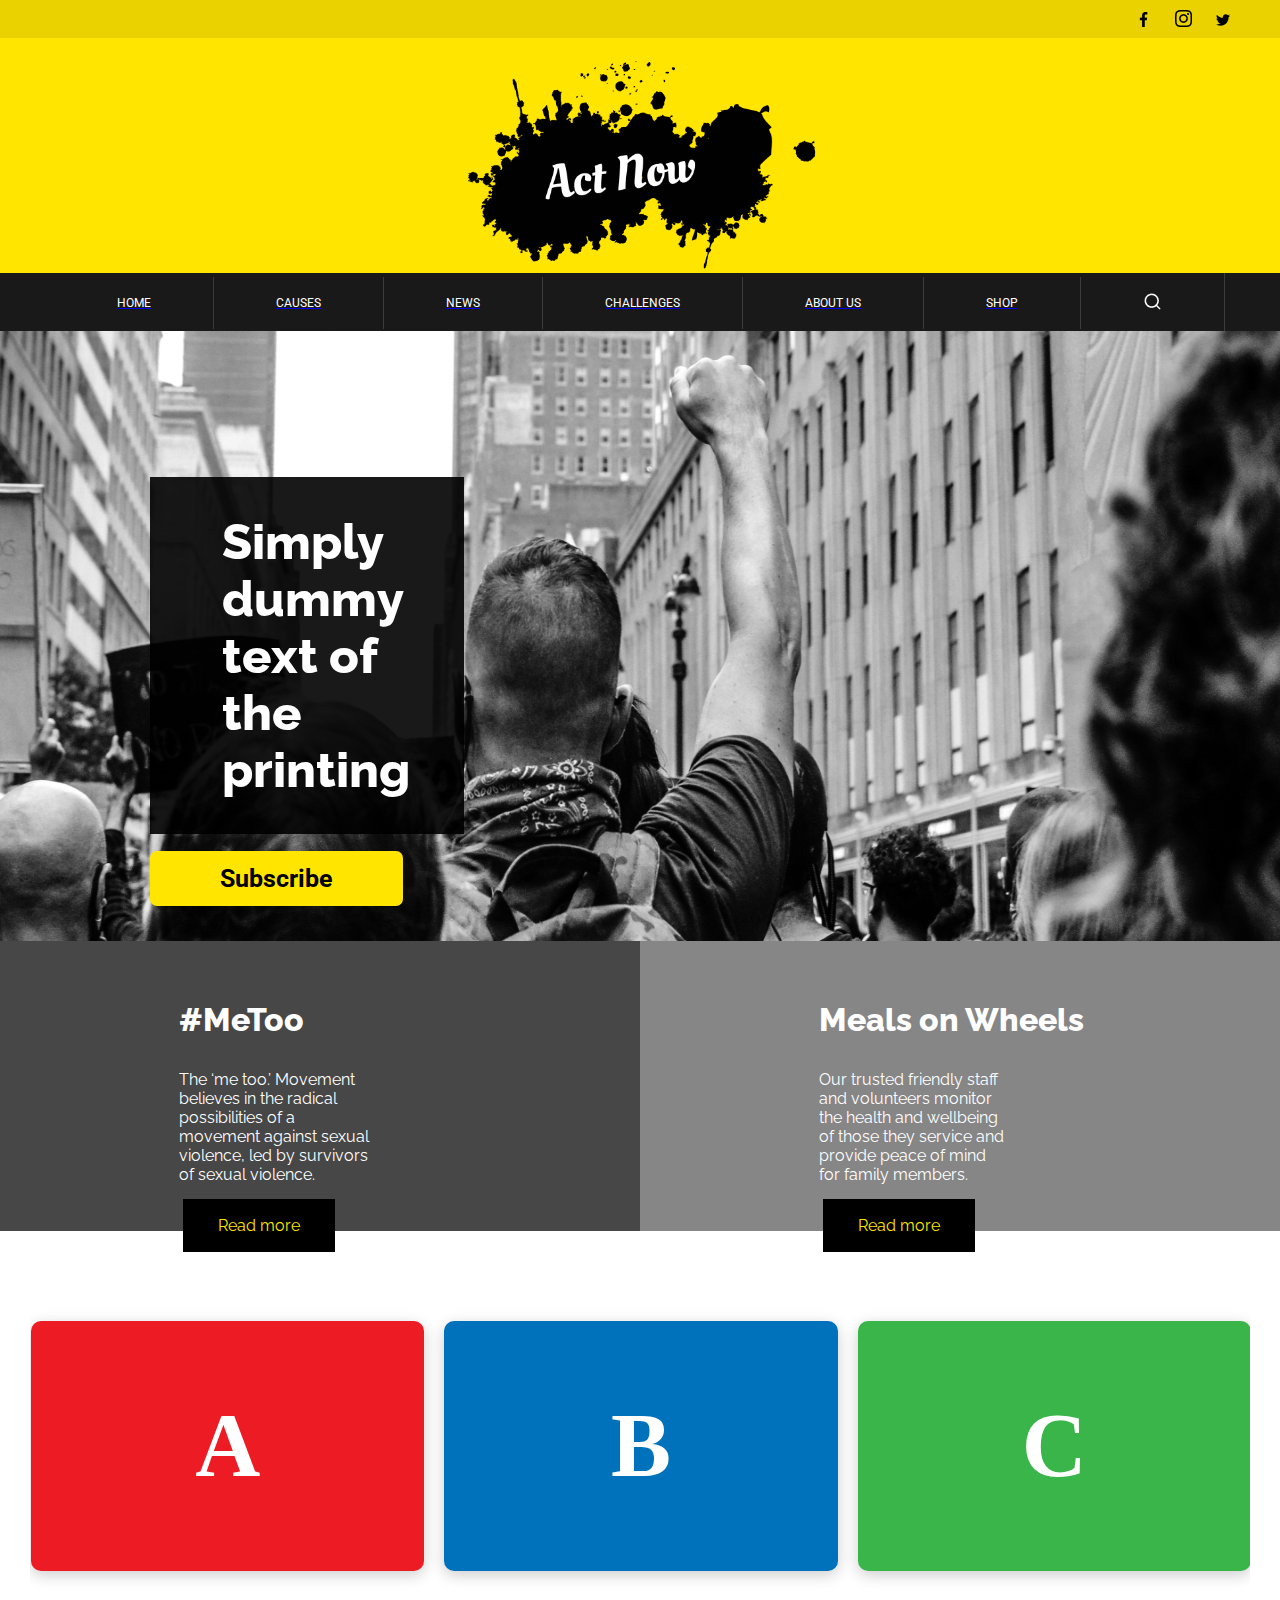
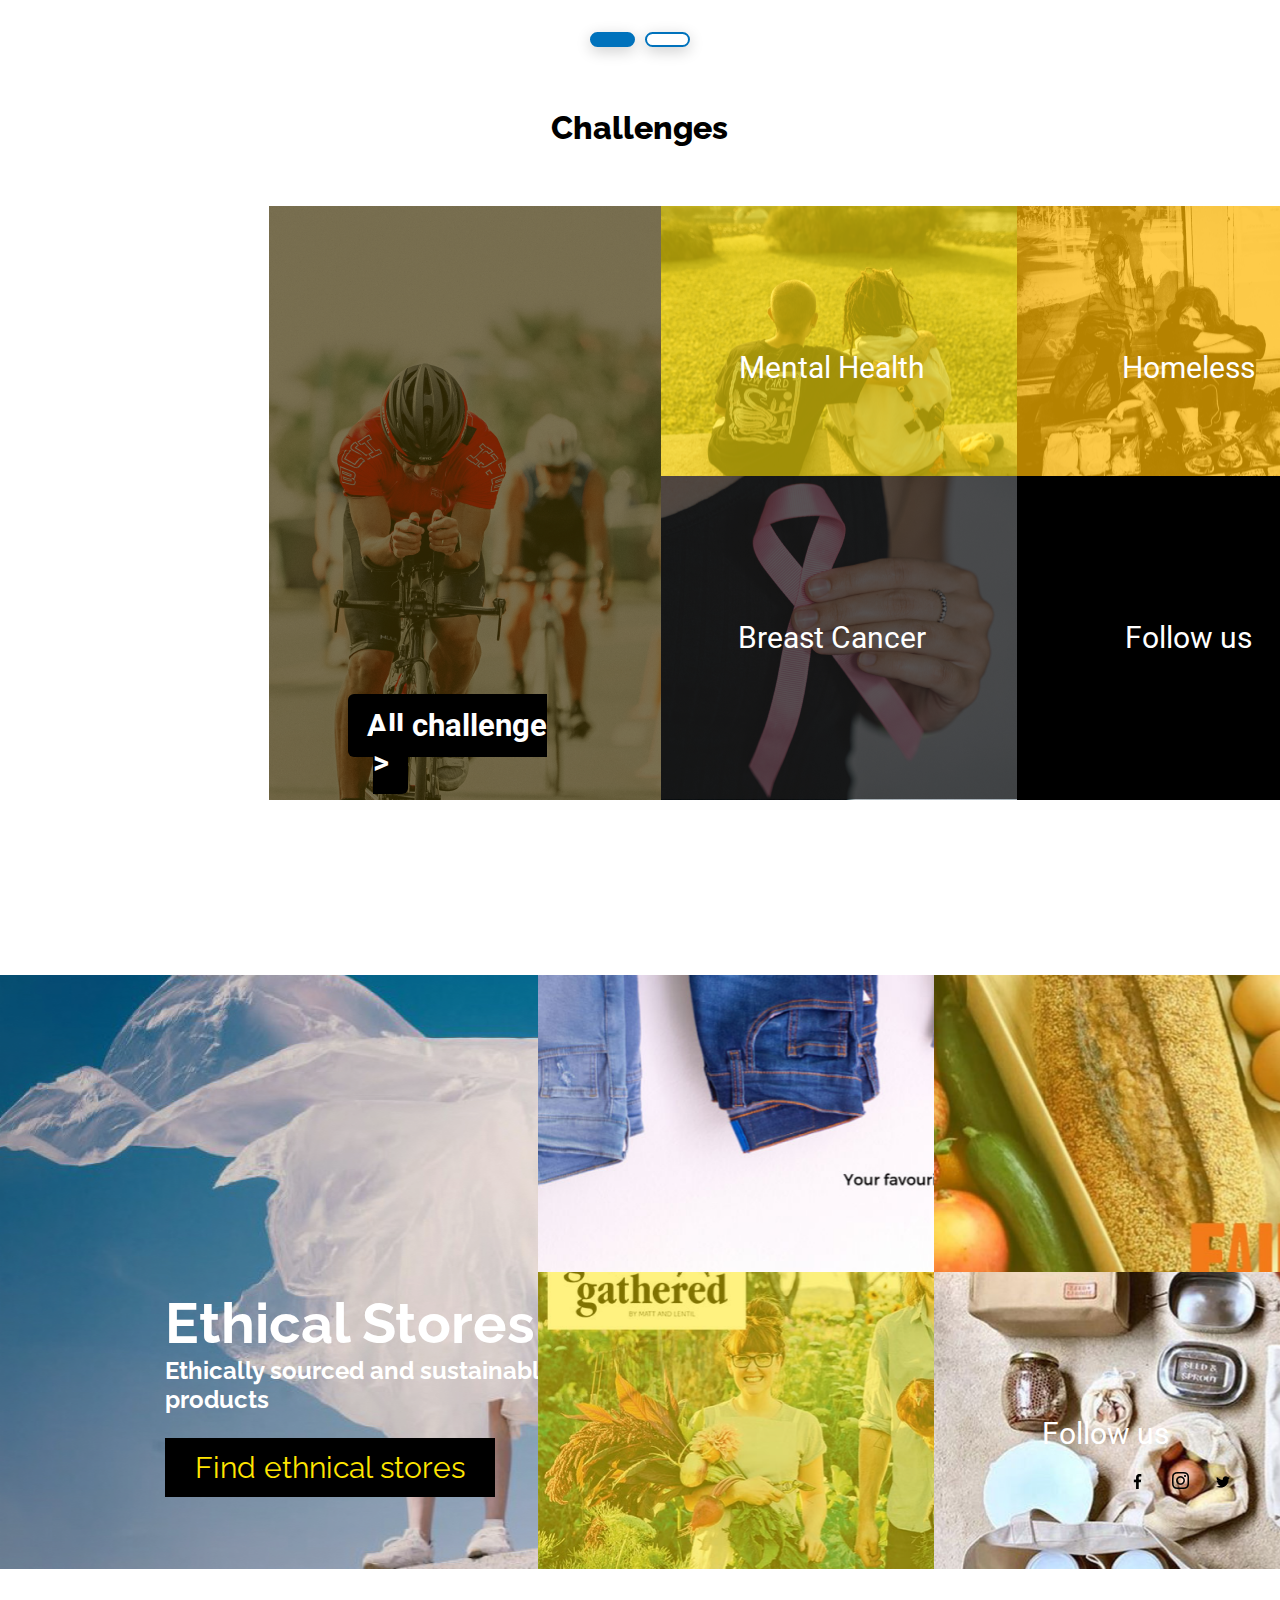
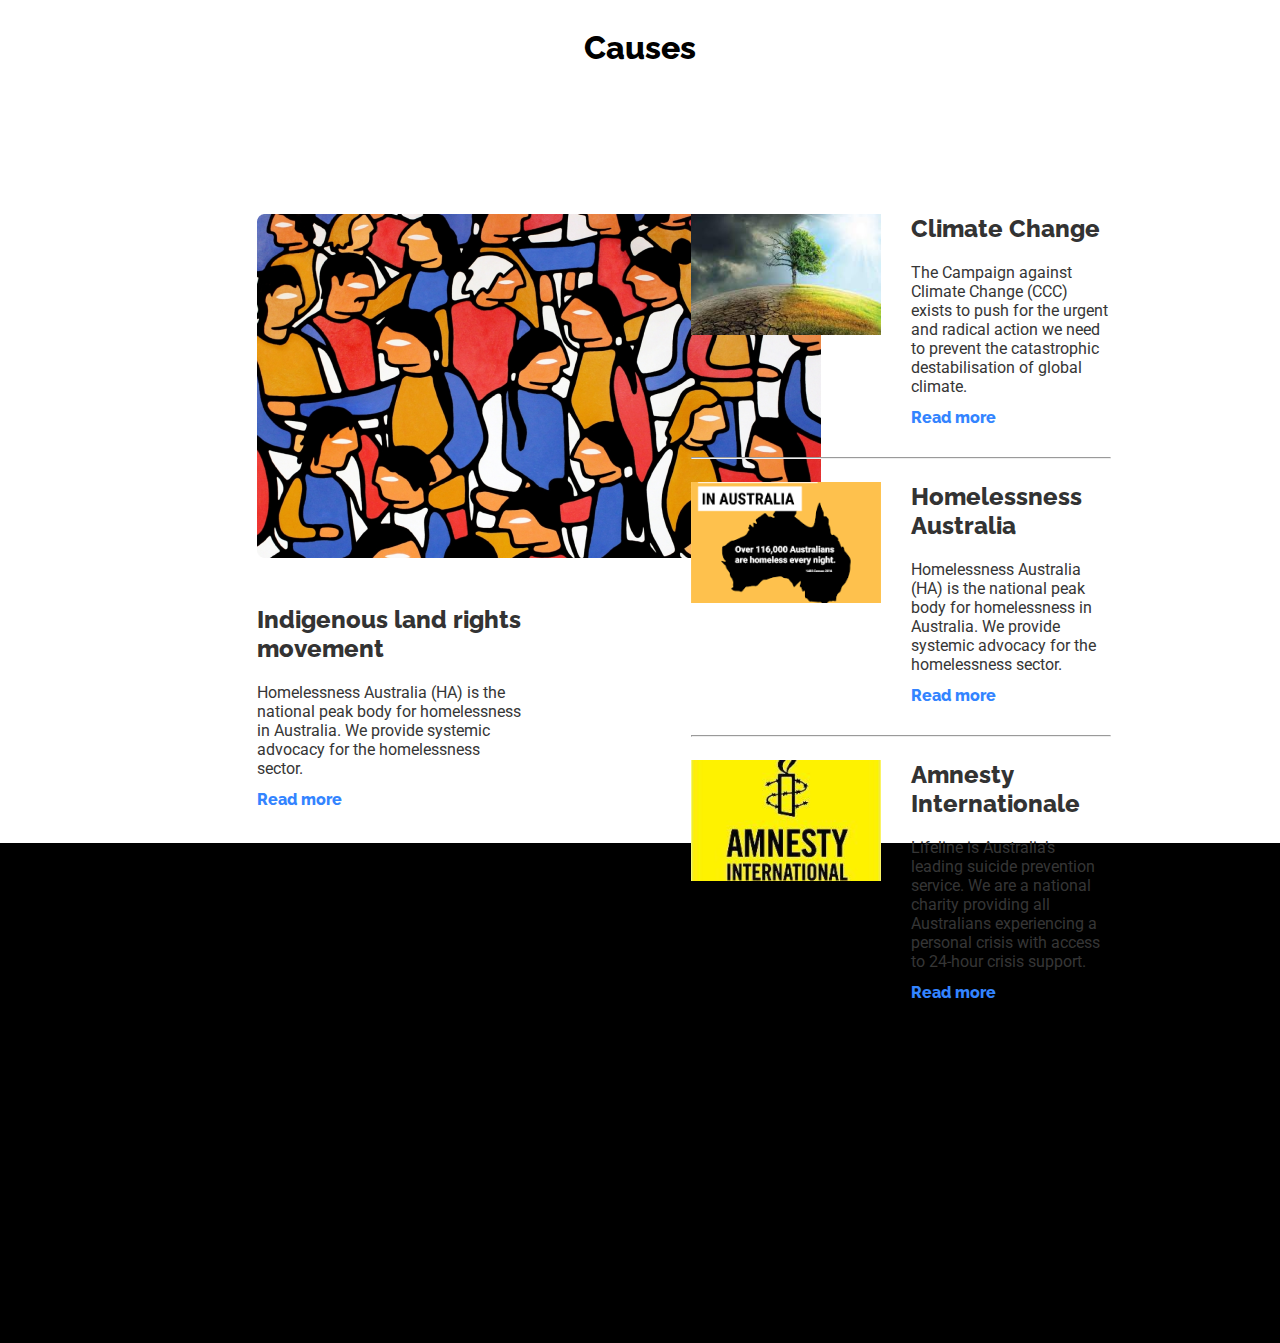
==== AboutMe.html @ 9c9fab93 "created about us page" ====
<!DOCTYPE html>
<html lang="en">
<head>
    <meta charset="UTF-8">
    <meta http-equiv="X-UA-Compatible" content="IE=edge">
    <meta name="viewport" content="width=device-width, initial-scale=1.0">
    <link rel="preconnect" href="https://fonts.gstatic.com">
    <link href="https://fonts.googleapis.com/css2?family=Roboto:wght@400;500;700&display=swap" rel="stylesheet">
    <link rel="preconnect" href="https://fonts.gstatic.com">
    <link href="https://fonts.googleapis.com/css2?family=Raleway:wght@700;800&display=swap" rel="stylesheet">
    <script src="https://code.jquery.com/jquery-3.5.1.js"></script>
    <script src="https://cdnjs.cloudflare.com/ajax/libs/OwlCarousel2/2.3.4/owl.carousel.min.js"></script>
    <link rel="stylesheet" href="https://cdnjs.cloudflare.com/ajax/libs/OwlCarousel2/2.3.4/assets/owl.carousel.min.css">
    <link rel="stylesheet" href="css/style.css">
    <link rel="stylesheet" href="css/carousel.css">
    
    <title>Act Now </title>
</head>
<body>

    <nav>
<!-- Social navigation bar -->
        <div class="social">

            <div class="social-content">

                <a href="#"><img src="images/facebook.png"></a>
                <a href="#"><img src="images/instagram.png"></a>
                <a href="#"><img src="images/twitter.png"></a>

            </div>

        </div>

    <div class="logo">

        
        <a href="index.html"><img src="images/logo.png"></a>
    </div>

    <div id="menu" class="menu">

            <ul>
                <a href="#"><li>HOME</li></a>
                <a href="#"><li>CAUSES</li></a>
                <a href="#"><li>NEWS</li></a>
                <a href="#"><li>CHALLENGES</li></a>
                <a href="#"><li>ABOUT US</li></a>
                <a class="active"  href="#"><li>SHOP</li></a>
                <a href="#"><li><img src="images/search.png"></li></a>
            </ul>


    </div>





    </nav>

    <div class="hero">

        <div class="text-hero">
            
            <h1>Simply dummy text of the printing</h1>
            <a href="#">Subscribe</a>
        
        </div>
        

        <img src="images/hero.png">
    </div>

        <div class="slides">

            

                <div class="slide-left"> 
                    
                <h2>#MeToo</h2>
                <p>The ‘me too.’ Movement believes in the radical possibilities of a movement against sexual violence, led by survivors of sexual violence.</p>
                <a href="#">Read more</a>
            
                </div>

                <div class="slide-right">

                <h2>Meals on Wheels</h2>
                <p>Our trusted friendly staff and volunteers monitor the health and wellbeing of those they service and provide peace of mind for family members.</p>
                <a href="#">Read more</a>

                </div>

           
         </div>

    <div class="wrapper">
        <div class="carousel owl-carousel">
          <div class="card card-1">A</div>
          <div class="card card-2">B</div>
          <div class="card card-3">C</div>
          <div class="card card-4">D</div>
          <div class="card card-5">E</div>
        </div>
      </div>



      <div class="challenges">

        <h2> Challenges </h2>

        <div class="chall-content">

            
                <div class="item1">
                 
                  <div class="bottom"><a href="#"> All challenge > </a></div>  
                                     
                
                </div>


                <div class="item2">
                    
                    <div class="bottom-short"> Mental Health </div>
                
                </div>
                <div class="item3">
                    
                    <div class="bottom-short"> Homeless </div>
                
                
                </div>  
                <div class="item4">
                    <div class="bottom-short"> Breast Cancer </div>
                </div>
                <div class="item5">
                    <div class="bottom-short"> Follow us </div>
                    <div class="social-content">

                        <a href="#"><img src="images/facebook.png"></a>
                        <a href="#"><img src="images/instagram.png"></a>
                        <a href="#"><img src="images/twitter.png"></a>
        
                    </div>
        
                </div>
            
        </div>

      </div>


      <div class="ethical">

            
        <div class="ethical1">
         
        <div class="bottom-ethical"> 

            <h2>Ethical Stores</h2>
            <h3>Ethically sourced and sustainable products</h3>
            <a href="">Find ethnical stores</a>
              
          </div>  
                             
        
        </div>


         <a href=""> <div class="ethical2">
            
            <div class="bottom-short">  </div>
            <div class="overlay">
            
             <div class="text">Secondhand Clothing</div>
            
        
        </div> </a>

    </div> 

        <a href=""> <div class="ethical3">
            
            <div class="bottom-short">  </div>
            <div class="overlay">
                <div class="text">Homeless</div>
                 </div></a>
        
        
        </div>  

        <div class="ethical4">
            <div class="bottom-short">  </div>
            <div class="overlay">
                <div class="text">Breast Cancer</div>
                 </div>
        
        </div>


        <div class="ethical5">
            <div class="bottom-short"> Follow us </div>
            <div class="social-content">

                <a href="#"><img src="images/facebook.png"></a>
                <a href="#"><img src="images/instagram.png"></a>
                <a href="#"><img src="images/twitter.png"></a>

            </div>

        </div>
    
      </div>

      <h2> Causes </h2>
      <div class="causes">

       

            <div class="cause-left">

                <div class="container">

                    <img src="images/indigenous.png">
                    <h2>Indigenous land rights movement</h2>
                    <p>Homelessness Australia (HA) is the national peak body for homelessness in Australia. We provide systemic advocacy for the homelessness sector.</p>
                    <a href="#">Read more</a>

                </div>

            </div>

            <div class="cause-right">

             
                    <div class="sub-right">
                        <div><img src="images/climate.png"></div>
                        <div class="sub-text"> 
                            <h3>Climate Change</h3>
                            <p>The Campaign against Climate Change (CCC) exists to push for the urgent and radical action we need to prevent the catastrophic destabilisation of global climate.</p>
                            <a href="#">Read more</a>
                            
                        </div>
                        

                    </div>
                    <hr>

                    <div class="sub-right">
                        <div><img src="images/homelessness.png"></div>
                        <div class="sub-text"> 
                            <h3>Homelessness Australia</h3>
                            <p>Homelessness Australia (HA) is the national peak body for homelessness in Australia. We provide systemic advocacy for the homelessness sector.</p>
                            <a href="#">Read more</a>
                            
                        </div>
                        

                    </div>
                    <hr>

                    <div class="sub-right">
                        <div><img src="images/amnesty.png"></div>
                        <div class="sub-text"> 
                            <h3>Amnesty Internationale</h3>
                            <p>Lifeline is Australia’s leading suicide prevention service. We are a national charity providing all Australians experiencing a personal crisis with access to 24-hour crisis support. </p>
                            <a href="#">Read more</a>
                            
                        </div>
                        

                    </div>
                   
                
                
            </div>


        

      </div>

      <footer>
            

      </footer>
  
    

     <script src="js/menu.js"></script>
     <script src="js/slides.js"></script>
  



   
   
    

        
    
</body>
</html>
---- css/style.css ----
* {
  margin: 0px;
  padding: 0px;
  box-sizing: border-box;
}

h2 {
  font-size: 32px;
  font-weight: 800;
  font-family: "Raleway", sans-serif;
  text-align: center;
  padding-top: 60px;
}

nav {
  width: 100%;
  margin: auto;
}

.container {
  width: 60%;
  margin: auto;
}

.social {
  background-color: #ead200;
  height: 38px;
  width: 100%;
}

.social-content {
  float: right;
  padding: 10px 40px;
}

.social-content a {
  padding: 10px;
}

.logo {
  background-color: #ffe500;
  height: 235px;
  width: 100%;
}

.logo a {
  display: flex;
  justify-content: center;
  margin-left: 161px;
}

.logo a img {
  width: 427px;
  margin-top: -40px;
}

.sticky {
  position: fixed;
  top: 0;
  width: 100%;
}

.menu {
  background-color: hsl(0, 0%, 0%, 0.9);
  height: 58px;
  z-index: 999;
}

.menu ul {
  display: flex;
  justify-content: center;
  align-items: center;
}

.menu li {
  padding: 19px 62px;
  color: white;
  font-family: "Roboto", sans-serif;
  text-decoration: none;
  text-decoration-line: none;
  text-decoration-style: solid;
  text-decoration-color: currentcolor;
  text-decoration-thickness: auto;
  list-style: none;
  border-right: 0.1px solid rgb(60, 60, 60);
  font-size: 12px;
}

.hero {
  height: 610px;
  width: 100%;
}

.hero img {
  width: 100%;
  height: 610px;
}

.text-hero {
  position: absolute;
  float: left;
  width: 48%;
  height: 500px;
  padding-top: 116px;
}

.text-hero h1 {
  padding: 36px 72px;
  background-color: hsl(0, 0%, 0%, 0.9);
  margin: 30px 150px;
  color: white;
  font-size: 49px;
  font-weight: 800;
  font-family: "Raleway", sans-serif;
}

.text-hero a {
  background-color: #ffe500;
  padding: 13px 70px;
  margin: auto 150px;
  font-family: "Roboto", sans-serif;
  font-size: 25px;
  font-weight: bold;
  text-decoration: none;
  color: black;
  border-radius: 7px;
}

.text-hero a:hover {
  background-color: #444444;
  color: #ffffff;
  transition-duration: 0.4s;
}

.slides {
  display: flex;
  justify-content: space-between;
  position: relative;
}

.slide-left {
  width: 50%;
  background-color: #474747;
  height: 290px;
  margin: auto;
}

.slide-right {
  width: 50%;
  background-color: #868686;
  height: 290px;
}

.slides h2 {
  color: white;
  font-size: 32px;
  font-weight: 800;
  font-family: "Raleway", sans-serif;
  text-align: left;
  padding-left: 179px;
}

.slides p {
  color: white;
  font-size: 16px;
  font-family: "Raleway", sans-serif;
  text-align: left;
  padding: 32px 179px;
  margin-right: 92px;
}

.slides a {
  margin: 183px;
  padding: 17px 35px;
  background-color: #000000;
  color: #ffe500;
  text-decoration: none;
  font-family: "Raleway", sans-serif;
}

.slides a:hover {
  margin: 183px;
  padding: 17px 35px;
  background-color: #ffe500;
  color: #000000;
  transition-duration: 0.4s;
}

/*challenges */

.challenges {
  text-align: center;
  width: 58%;
  display: block;
  margin: auto;
}

.challenges h2 {
  text-align: center;
  padding-bottom: 60px;
}

.item1 {
  grid-area: challenge;
  background-image: url(images/challenge.png);
  background-repeat: no-repeat;
  width: 392px;
}

.bottom {
  bottom: 0%;
  width: 300px;
  height: 324px;
  padding-top: 501px;
}

.bottom-short {
  width: 343px;
  padding-top: 144px;
}



.item1 a {
  background-color: #000000;
  padding: 13px 19px;
  margin: -27px 57px;
  font-family: "Roboto", sans-serif;
  font-size: 31px;
  font-weight: bold;
  text-decoration: none;
  color: rgb(255, 255, 255);
  border-radius: 6px;
  height: 323px;
}

.item2 {
  grid-area: mental;
  background-image: url(images/mental.png);
  background-repeat: no-repeat;
  width: 356px;
}
.item3 {
  grid-area: homeless;
  background-image: url(images/homeless.png);
  background-repeat: no-repeat;
  width: 356px;
}
.item4 {
  grid-area: cancer;
  background-image: url(images/cancer.png);
  background-repeat: no-repeat;
  width: 356px;
}
.item5 {
  grid-area: follow;
  background-color: black;
}

.chall-content {
  display: grid;
  grid-template-areas:
    "challenge mental homeless  "
    "challenge cancer follow";
  background-color: brown;
  height: 594px;
}

.chall-content > div {
  text-align: center;
  font-family: "Roboto", sans-serif;
  color: rgb(255, 255, 255);
  font-size: 30px;
}

/*Ethical stores*/


.bottom-ethical{
  width: 76%;
  height: 324px;
  
  margin-left: 64px;
  margin: 255px 165px;


}

.bottom-ethical h2{
  color: white;
  font-size: 56px;
  font-family: "Raleway", sans-serif;
  font-weight: bold;
  text-align: left;
}



.bottom-ethical h3{
  color: white;
  font-size: 24px;
  font-family: "Raleway", sans-serif;
  font-weight: bold;
  text-align: left;

}

.bottom-ethical a {
  margin: 24px auto;
  padding: 12px 30px;
  background-color: #000000;
  color: #ffe500;
  text-decoration: none;
  font-family: "Raleway", sans-serif;
  float: left;
}

.bottom-ethical a:hover {
  margin: 24px auto;
  padding: 12px 30px;
  background-color: #ffe500;
  color: #000000;
  text-decoration: none;
  font-family: "Raleway", sans-serif;
  float: left;
  transition-duration: 0.4s;
}


.ethical {
  display: grid;
  grid-template-areas:
    "ethically clothes food"
    "ethically grown shop";
  background-color: brown;
  height: 594px;
  width: 100%;
  margin-top: 175px;
  grid-template-rows: 50% 50%;
  grid-template-columns: 42% 31% 27%;
}

.ethical > div {
  text-align: center;
  font-family: "Roboto", sans-serif;
  color: rgb(255, 255, 255);
  font-size: 30px;
}

.erthical1 a {
  background-color: #000000;
  padding: 13px 19px;
  margin: -27px 57px;
  font-family: "Roboto", sans-serif;
  font-size: 31px;
  font-weight: bold;
  text-decoration: none;
  color: rgb(255, 255, 255);
  border-radius: 6px;
  height: 323px;
}

.ethical1 {
  grid-area: ethically;
  background-image: url(images/ethically.png);
  background-repeat: no-repeat;
  
}

.overlay {
  position: absolute;
  top: 0;
  bottom: 0;
  left: 0;
  right: 0;
  height: 100%;
  width: 100%;
  opacity: 0;
  transition: .5s ease;
  background-color: rgba(0, 0, 0, 0.7);
}

.ethical2 a{
  height: 100vh;
}

.ethical2:hover .overlay {
  opacity: 7;
}

.ethical3:hover .overlay {
  opacity: 7;
}

.ethical4:hover .overlay {
  opacity: 7;
}

.text {
  color: white;
  font-size: 26px;
  position: absolute;
  top: 50%;
  left: 50%;
  -webkit-transform: translate(-50%, -50%);
  -ms-transform: translate(-50%, -50%);
  transform: translate(-50%, -50%);
  text-align: center;
  font-family: "Raleway", sans-serif;
}

.ethical2 {
  grid-area: clothes;
  background-image: url(images/clothes.png);
  background-repeat: no-repeat;
  position: relative;
  

 
}
.ethical3 {
  grid-area: food;
  background-image: url(images/food.png);
  background-repeat: no-repeat;
  position: relative;
  
}
.ethical4 {
  grid-area: grown;
  background-image: url(images/grown.png);
  background-repeat: no-repeat;
  position: relative;

}
.ethical5 {
  grid-area: shop;
  background-image: url(images/shop.png);
  background-repeat: no-repeat;

  background-color: #000000;
}

/*Ethical end*/

/*causes*/

.causes {
  display: flex;
  justify-content: space-around;
  margin-top: 75px;
  width: 80%;
  margin: 125px auto;
  height: 462px;
}

.cause-left {
  width: 43%;
  height: 230px;
  text-align: left;
  padding-top: 23px;
}

.cause-left h2 {
  font-size: 24px;
  font-weight: 800;
  font-family: "Raleway", sans-serif;
  text-align: left;
  padding-top: 43px;
  color: #333333;
}

.cause-left p {
  font-size: 16px;
  font-family: "Roboto", sans-serif;
  margin-top: 20px;
  color: #363636;
  margin-bottom: 12px;
}

.cause-left a {
  font-size: 16px;
  font-weight: 800;
  font-family: "Raleway", sans-serif;
  color: #3384FF;
  text-align: left;
  text-decoration: none;
}

.cause-left a:hover {
  color: #0147af;
}

.cause-right {
  width: 41%;
  height: 334px;
}

.sub-right {
  display: flex;
  padding-top: 23px;
}

.sub-right img {
  padding-right: 30px;
}


.sub-right p{
  font-size: 16px;
  font-family: "Roboto", sans-serif;
  margin-top: 20px;
  color: #363636;
  margin-bottom: 12px;
}

.sub-right h3{
  font-size: 24px;
  font-weight: 800;
  font-family: "Raleway", sans-serif;
  text-align: left;
  color: #333333;
}

.sub-right a{

  font-size: 16px;
  font-weight: 800;
  font-family: "Raleway", sans-serif;
  color: #3384FF;
  text-align: left;
  text-decoration: none;
}

.sub-right a:hover {
  color: #0147af;
}

hr {
  margin-top: 30px;
  color: #eee;
}
footer {
  background-color: black;
  height: 500px;
  width: 100%;
  margin-top: 190px;
}
---- css/carousel.css ----
.wrapper {
  width: 100%;
  padding-top: 70px;
}
.carousel {
  max-width: 1500px;
  margin: auto;
  padding: 0 30px;
}
.carousel .card {
  color: #fff;
  text-align: center;
  margin: 20px 0;
  line-height: 250px;
  font-size: 90px;
  font-weight: 600;
  border-radius: 10px;
  box-shadow: 0px 4px 15px rgba(0, 0, 0, 0.2);
}
.carousel .card-1 {
  background: #ed1c24;
}
.carousel .card-2 {
  background: #0072bc;
}
.carousel .card-3 {
  background: #39b54a;
}
.carousel .card-4 {
  background: #f26522;
}
.carousel .card-5 {
  background: #630460;
}
.owl-dots {
  text-align: center;
  margin-top: 40px;
}
.owl-dot {
  height: 15px;
  width: 45px;
  margin: 0 5px;
  outline: none;
  border-radius: 14px;
  border: 2px solid #0072bc !important;
  box-shadow: 0px 4px 15px rgba(0, 0, 0, 0.2);
  transition: all 0.3s ease;
}
.owl-dot.active,
.owl-dot:hover {
  background: #0072bc !important;
}
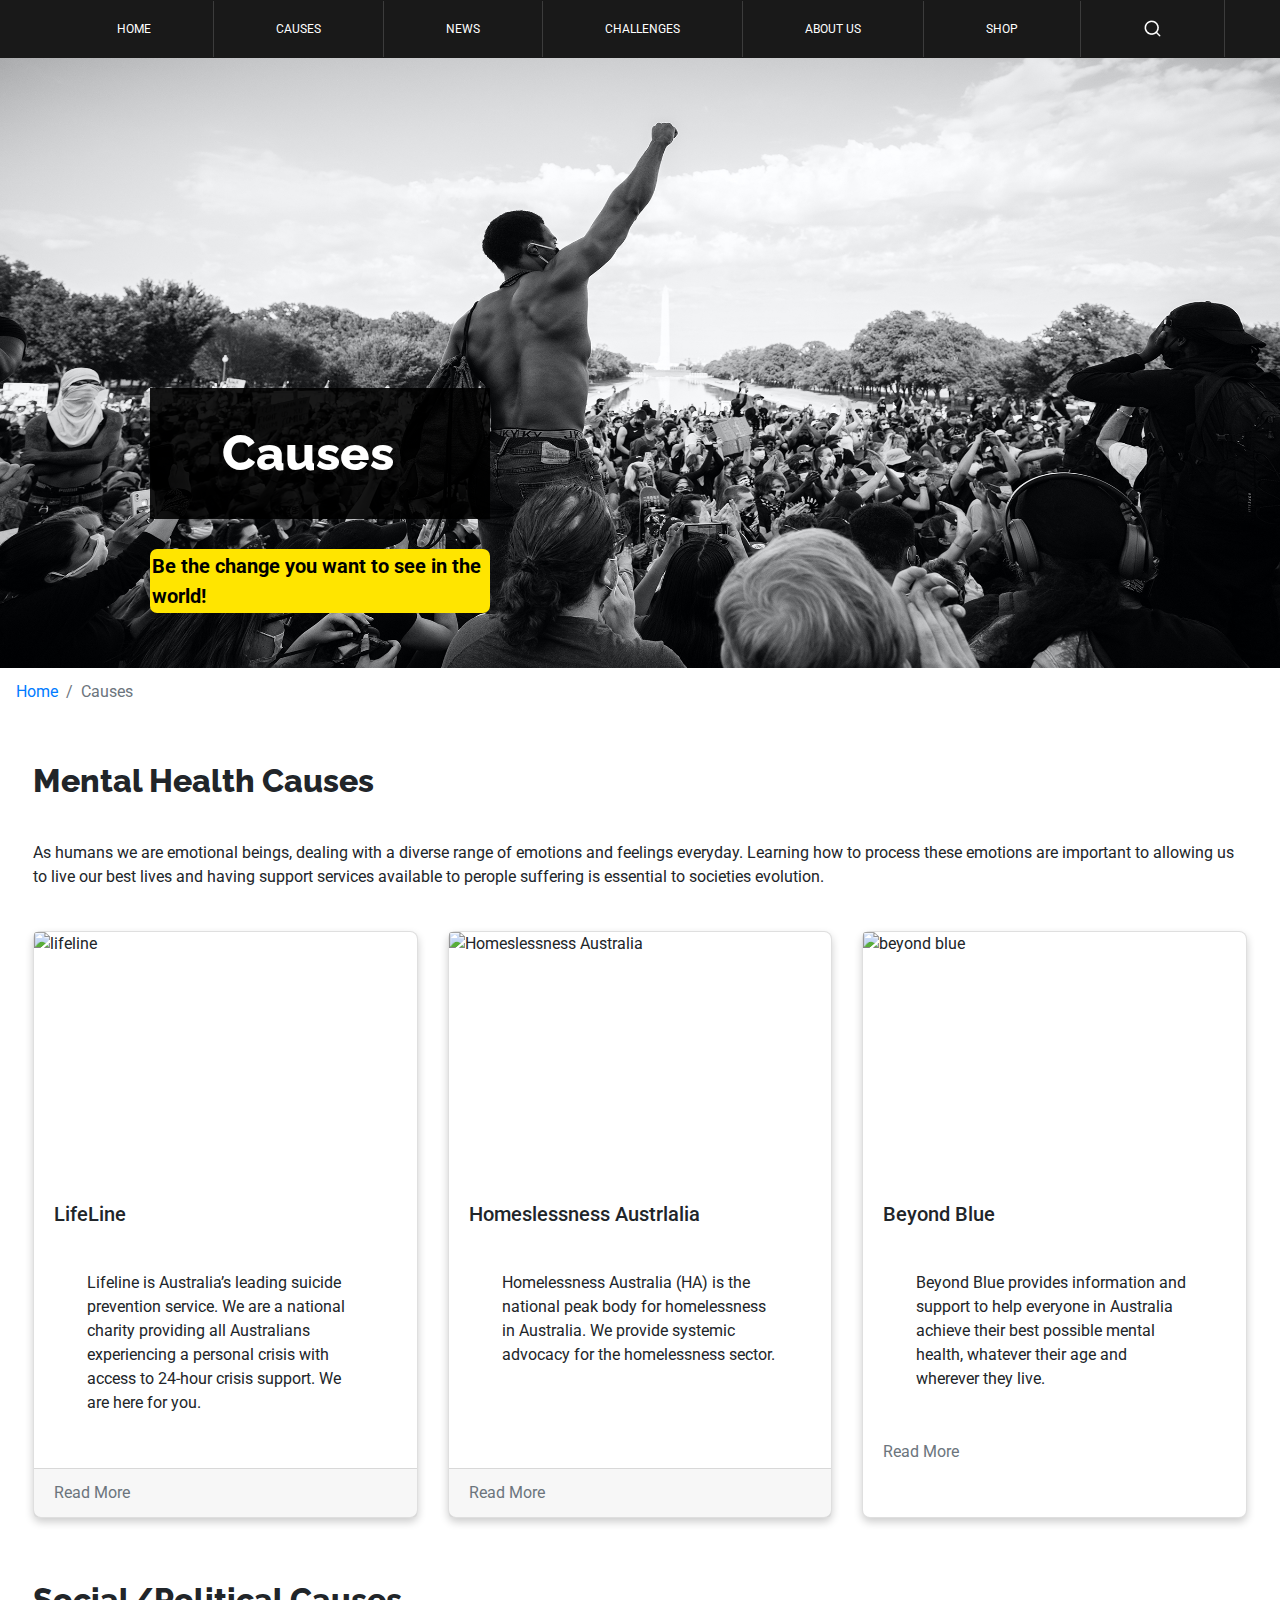
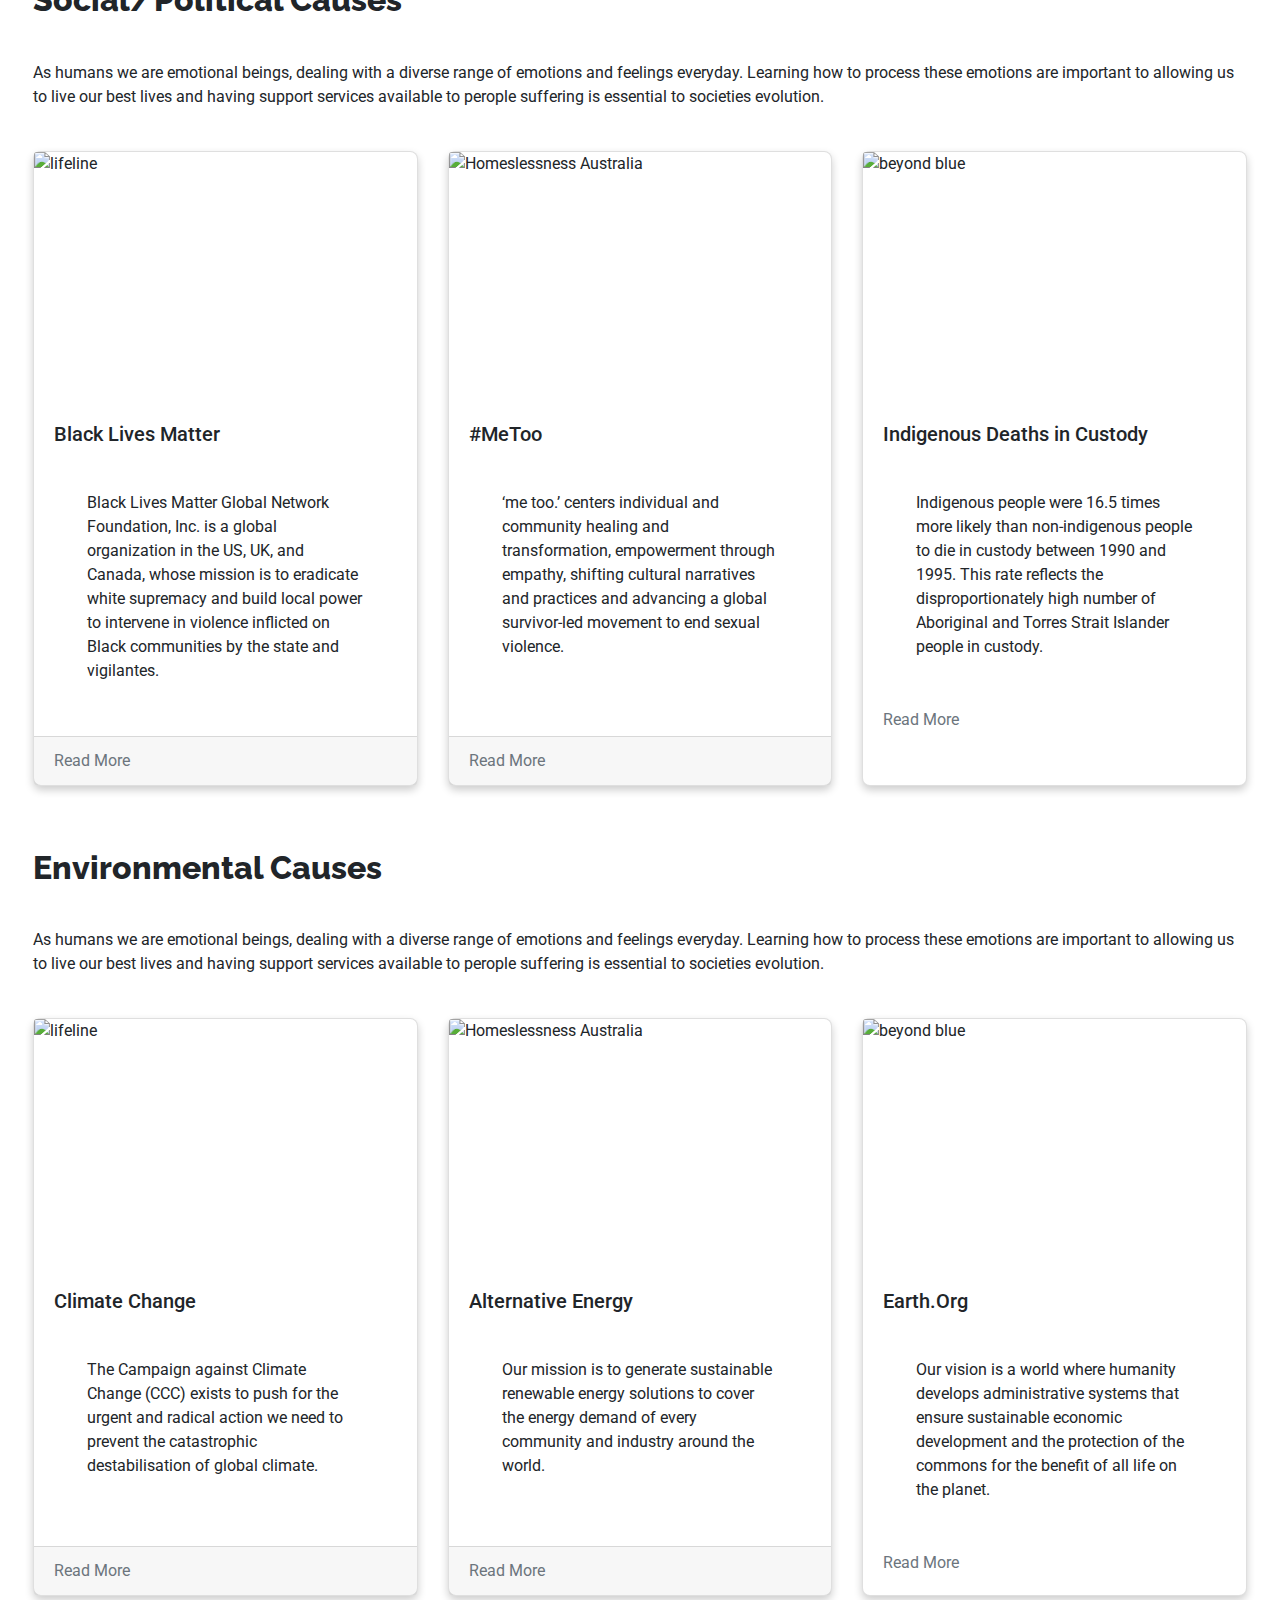
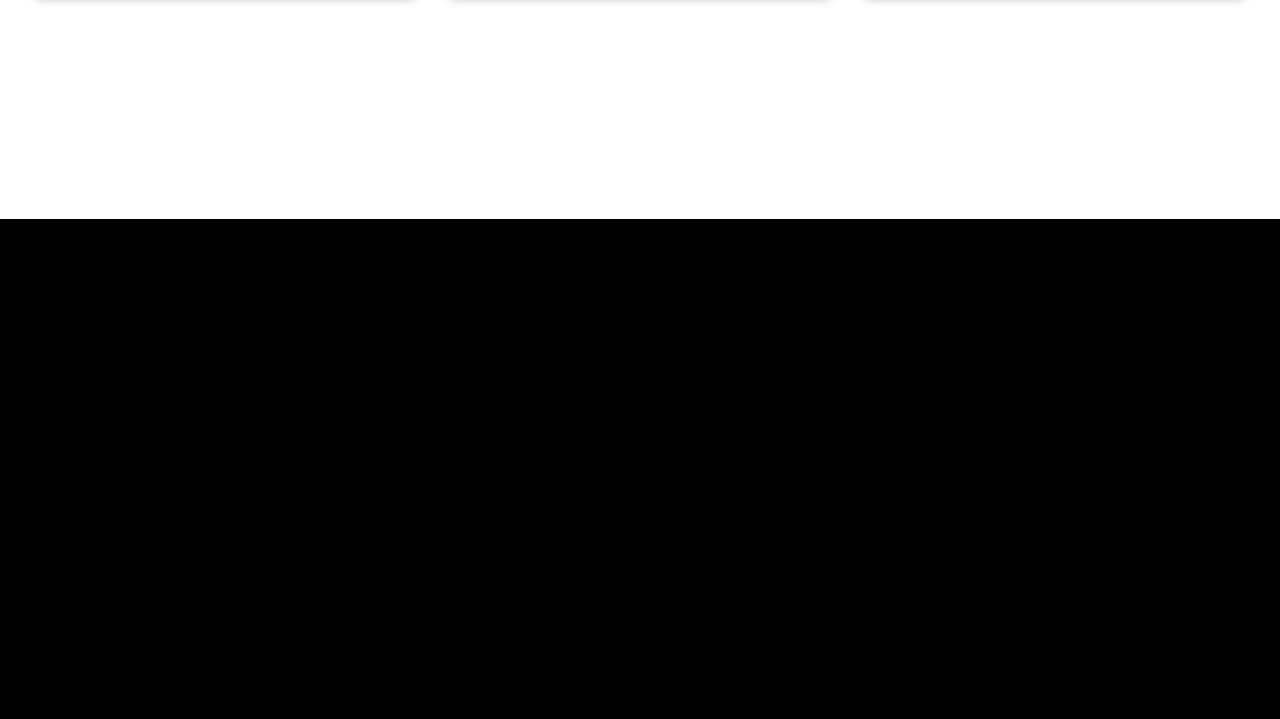
==== commit 9d1d1acf: "Causes page update" ====
--- a/AboutMe.html
+++ b/AboutMe.html
@@ -4,6 +4,7 @@
     <meta charset="UTF-8">
     <meta http-equiv="X-UA-Compatible" content="IE=edge">
     <meta name="viewport" content="width=device-width, initial-scale=1.0">
+    <link rel="stylesheet" href="https://stackpath.bootstrapcdn.com/bootstrap/4.3.1/css/bootstrap.min.css" integrity="sha384-ggOyR0iXCbMQv3Xipma34MD+dH/1fQ784/j6cY/iJTQUOhcWr7x9JvoRxT2MZw1T" crossorigin="anonymous">
     <link rel="preconnect" href="https://fonts.gstatic.com">
     <link href="https://fonts.googleapis.com/css2?family=Roboto:wght@400;500;700&display=swap" rel="stylesheet">
     <link rel="preconnect" href="https://fonts.gstatic.com">
@@ -13,30 +14,15 @@
     <link rel="stylesheet" href="https://cdnjs.cloudflare.com/ajax/libs/OwlCarousel2/2.3.4/assets/owl.carousel.min.css">
     <link rel="stylesheet" href="css/style.css">
     <link rel="stylesheet" href="css/carousel.css">
+    <link rel="stylesheet" href="css/causes.css">
     
-    <title>Act Now </title>
+    <title>Causes </title>
 </head>
 <body>
 
     <nav>
 <!-- Social navigation bar -->
-        <div class="social">
 
-            <div class="social-content">
-
-                <a href="#"><img src="images/facebook.png"></a>
-                <a href="#"><img src="images/instagram.png"></a>
-                <a href="#"><img src="images/twitter.png"></a>
-
-            </div>
-
-        </div>
-
-    <div class="logo">
-
-        
-        <a href="index.html"><img src="images/logo.png"></a>
-    </div>
 
     <div id="menu" class="menu">
 
@@ -52,235 +38,133 @@
 
 
     </div>
-
-
-
-
-
     </nav>
 
     <div class="hero">
 
         <div class="text-hero">
-            
-            <h1>Simply dummy text of the printing</h1>
-            <a href="#">Subscribe</a>
-        
+            <h1>Causes </h1 > 
+            <p> Be the change you want to see in the world!</p> 
         </div>
-        
-
-        <img src="images/hero.png">
+        <img src="images/peaceful hero.jpeg" width="" height="490">
     </div>
-
-        <div class="slides">
-
-            
-
-                <div class="slide-left"> 
-                    
-                <h2>#MeToo</h2>
-                <p>The ‘me too.’ Movement believes in the radical possibilities of a movement against sexual violence, led by survivors of sexual violence.</p>
-                <a href="#">Read more</a>
-            
-                </div>
-
-                <div class="slide-right">
-
-                <h2>Meals on Wheels</h2>
-                <p>Our trusted friendly staff and volunteers monitor the health and wellbeing of those they service and provide peace of mind for family members.</p>
-                <a href="#">Read more</a>
-
-                </div>
-
-           
-         </div>
-
-    <div class="wrapper">
-        <div class="carousel owl-carousel">
-          <div class="card card-1">A</div>
-          <div class="card card-2">B</div>
-          <div class="card card-3">C</div>
-          <div class="card card-4">D</div>
-          <div class="card card-5">E</div>
+ 
+      <nav aria-label="breadcrumb">
+        <ol class="breadcrumb">
+          <li class="breadcrumb-item"><a href="#">Home</a></li>
+          <li class="breadcrumb-item active" aria-current="page">Causes</li>
+        </ol>
+      </nav>
+    <!-- Content Cards-->  
+    <div class="mentalHealth"> 
+        <h2>Mental Health Causes</h2>
+        <p>As humans we are emotional beings, dealing with a diverse range of emotions and feelings everyday. Learning how to process these emotions are important to allowing us to live our best lives and having support services available to perople suffering is essential to societies evolution.</p>
+    </div>
+    <div class="card-deck">
+        <div class="card lifeLine">
+        <img src="../project3/images/lifeLine.png" class="card-img-top" alt="lifeline" height="250px" width="">
+          <div class="card-body">
+            <h5 class="card-title">LifeLine</h5>
+            <p class="card-text">Lifeline is Australia’s leading suicide prevention service. We are a national charity providing all Australians experiencing a personal crisis with access to 24-hour crisis support. We are here for you.</p>
+          </div>
+          <div class="card-footer">
+            <a class="text-muted">Read More</a>
+          </div>
+        </div>
+        <div class="card Homelessness">
+          <img src="../project3/images/homelessness square.png" class="card-img-top" alt="Homeslessness Australia" height="250px" >
+          <div class="card-body">
+            <h5 class="card-title">Homeslessness Austrlalia</h5>
+            <p class="card-text">Homelessness Australia (HA) is the national peak body for homelessness in Australia. We provide systemic advocacy for the homelessness sector.
+            </p>
+          </div>
+          <div class="card-footer">
+            <a class="text-muted">Read More</a>
+          </div>
+        </div>
+        <div class="card Beyond Blue">
+          <img src="../project3/images/beyond.png" class="card-img-top" alt="beyond blue" height="250px">
+          <div class="card-body">
+            <h5 class="card-title">Beyond Blue</h5>
+            <p class="card-text">Beyond Blue provides information and support to help everyone in Australia achieve their best possible mental health, whatever their age and wherever they live.</p>
+            <a class="text-muted">Read More</a>
+          </div>
+          
         </div>
       </div>
 
-
-
-      <div class="challenges">
-
-        <h2> Challenges </h2>
-
-        <div class="chall-content">
-
-            
-                <div class="item1">
-                 
-                  <div class="bottom"><a href="#"> All challenge > </a></div>  
-                                     
-                
-                </div>
-
-
-                <div class="item2">
-                    
-                    <div class="bottom-short"> Mental Health </div>
-                
-                </div>
-                <div class="item3">
-                    
-                    <div class="bottom-short"> Homeless </div>
-                
-                
-                </div>  
-                <div class="item4">
-                    <div class="bottom-short"> Breast Cancer </div>
-                </div>
-                <div class="item5">
-                    <div class="bottom-short"> Follow us </div>
-                    <div class="social-content">
-
-                        <a href="#"><img src="images/facebook.png"></a>
-                        <a href="#"><img src="images/instagram.png"></a>
-                        <a href="#"><img src="images/twitter.png"></a>
-        
-                    </div>
-        
-                </div>
-            
+      <!--social/political causes-->
+      <div class="socialPolitical"> 
+        <h2>Social/Political Causes</h2>
+        <p>As humans we are emotional beings, dealing with a diverse range of emotions and feelings everyday. Learning how to process these emotions are important to allowing us to live our best lives and having support services available to perople suffering is essential to societies evolution.</p>
+    </div>
+    <div class="card-deck">
+        <div class="card blm">
+        <img src="../project3/images/Black_Lives_Matter_logo.svg.png" class="card-img-top" alt="lifeline" height="250px" width="">
+          <div class="card-body">
+            <h5 class="card-title">Black Lives Matter</h5>
+            <p class="card-text">Black Lives Matter Global Network Foundation, Inc. is a global organization in the US, UK, and Canada, whose mission is to eradicate white supremacy and build local power to intervene in violence inflicted on Black communities by the state and vigilantes.</p>
+          </div>
+          <div class="card-footer">
+            <a class="text-muted">Read More</a>
+          </div>
         </div>
-
+        <div class="card MeToo">
+          <img src="../project3/images/meto.jpeg" class="card-img-top" alt="Homeslessness Australia" height="250px" >
+          <div class="card-body">
+            <h5 class="card-title">#MeToo</h5>
+            <p class="card-text">‘me too.’ centers individual and community healing and transformation, empowerment through empathy, shifting cultural narratives and practices and advancing a global survivor-led movement to end sexual violence.</p>
+          </div>
+          <div class="card-footer">
+            <a class="text-muted">Read More</a>
+          </div>
+        </div>
+        <div class="card deaths">
+          <img src="../project3/images/stopDeaths.png" class="card-img-top" alt="beyond blue" height="250px">
+          <div class="card-body">
+            <h5 class="card-title">Indigenous Deaths in Custody</h5>
+            <p class="card-text">Indigenous people were 16.5 times more likely than non-indigenous people to die in custody between 1990 and 1995. This rate reflects the disproportionately high number of Aboriginal and Torres Strait Islander people in custody.</p>
+            <a class="text-muted">Read More</a>
+          </div>
+          
+        </div>
       </div>
 
-
-      <div class="ethical">
-
-            
-        <div class="ethical1">
-         
-        <div class="bottom-ethical"> 
-
-            <h2>Ethical Stores</h2>
-            <h3>Ethically sourced and sustainable products</h3>
-            <a href="">Find ethnical stores</a>
-              
-          </div>  
-                             
-        
+<!--Environmental causes-->
+      <div class="environmentalCauses"> 
+        <h2>Environmental Causes</h2>
+        <p>As humans we are emotional beings, dealing with a diverse range of emotions and feelings everyday. Learning how to process these emotions are important to allowing us to live our best lives and having support services available to perople suffering is essential to societies evolution.</p>
+    </div>
+    <div class="card-deck">
+        <div class="card climateChange">
+        <img src="../project3/images/climate change.jpeg" class="card-img-top" alt="lifeline" height="250px" width="">
+          <div class="card-body">
+            <h5 class="card-title">Climate Change</h5>
+            <p class="card-text">The Campaign against Climate Change (CCC) exists to push for the urgent and radical action we need to prevent the catastrophic destabilisation of global climate.</p>
+          </div>
+          <div class="card-footer">
+            <a class="text-muted">Read More</a>
+          </div>
         </div>
-
-
-         <a href=""> <div class="ethical2">
-            
-            <div class="bottom-short">  </div>
-            <div class="overlay">
-            
-             <div class="text">Secondhand Clothing</div>
-            
-        
-        </div> </a>
-
-    </div> 
-
-        <a href=""> <div class="ethical3">
-            
-            <div class="bottom-short">  </div>
-            <div class="overlay">
-                <div class="text">Homeless</div>
-                 </div></a>
-        
-        
-        </div>  
-
-        <div class="ethical4">
-            <div class="bottom-short">  </div>
-            <div class="overlay">
-                <div class="text">Breast Cancer</div>
-                 </div>
-        
+        <div class="card altEnergy">
+          <img src="../project3/images/Alternate engery.jpeg" class="card-img-top" alt="Homeslessness Australia" height="250px" >
+          <div class="card-body">
+            <h5 class="card-title">Alternative Energy</h5>
+            <p class="card-text">Our mission is to generate sustainable renewable energy solutions to cover the energy demand of every community and industry around the world. </p>
+          </div>
+          <div class="card-footer">
+            <a class="text-muted">Read More</a>
+          </div>
         </div>
-
-
-        <div class="ethical5">
-            <div class="bottom-short"> Follow us </div>
-            <div class="social-content">
-
-                <a href="#"><img src="images/facebook.png"></a>
-                <a href="#"><img src="images/instagram.png"></a>
-                <a href="#"><img src="images/twitter.png"></a>
-
-            </div>
-
+        <div class="card earth">
+          <img src="../project3/images/earth.org.jpeg" class="card-img-top" alt="beyond blue" height="250px">
+          <div class="card-body">
+            <h5 class="card-title">Earth.Org</h5>
+            <p class="card-text">Our vision is a world where humanity develops administrative systems that ensure sustainable economic development and the protection of the commons for the benefit of all life on the planet.</p>
+            <a class="text-muted">Read More</a>
+          </div>
+          
         </div>
-    
-      </div>
-
-      <h2> Causes </h2>
-      <div class="causes">
-
-       
-
-            <div class="cause-left">
-
-                <div class="container">
-
-                    <img src="images/indigenous.png">
-                    <h2>Indigenous land rights movement</h2>
-                    <p>Homelessness Australia (HA) is the national peak body for homelessness in Australia. We provide systemic advocacy for the homelessness sector.</p>
-                    <a href="#">Read more</a>
-
-                </div>
-
-            </div>
-
-            <div class="cause-right">
-
-             
-                    <div class="sub-right">
-                        <div><img src="images/climate.png"></div>
-                        <div class="sub-text"> 
-                            <h3>Climate Change</h3>
-                            <p>The Campaign against Climate Change (CCC) exists to push for the urgent and radical action we need to prevent the catastrophic destabilisation of global climate.</p>
-                            <a href="#">Read more</a>
-                            
-                        </div>
-                        
-
-                    </div>
-                    <hr>
-
-                    <div class="sub-right">
-                        <div><img src="images/homelessness.png"></div>
-                        <div class="sub-text"> 
-                            <h3>Homelessness Australia</h3>
-                            <p>Homelessness Australia (HA) is the national peak body for homelessness in Australia. We provide systemic advocacy for the homelessness sector.</p>
-                            <a href="#">Read more</a>
-                            
-                        </div>
-                        
-
-                    </div>
-                    <hr>
-
-                    <div class="sub-right">
-                        <div><img src="images/amnesty.png"></div>
-                        <div class="sub-text"> 
-                            <h3>Amnesty Internationale</h3>
-                            <p>Lifeline is Australia’s leading suicide prevention service. We are a national charity providing all Australians experiencing a personal crisis with access to 24-hour crisis support. </p>
-                            <a href="#">Read more</a>
-                            
-                        </div>
-                        
-
-                    </div>
-                   
-                
-                
-            </div>
-
-
-        
-
       </div>
 
       <footer>
--- a/css/style.css
+++ b/css/style.css
@@ -93,12 +93,12 @@
 
 .hero img {
   width: 100%;
-  height: 610px;
+  height: 6100px;
 }
 
 .text-hero {
   position: absolute;
-  float: left;
+  float: left bottom;
   width: 48%;
   height: 500px;
   padding-top: 116px;
@@ -119,8 +119,7 @@
   padding: 13px 70px;
   margin: auto 150px;
   font-family: "Roboto", sans-serif;
-  font-size: 25px;
-  font-weight: bold;
+  font-size: 24px;
   text-decoration: none;
   color: black;
   border-radius: 7px;
--- a/css/causes.css
+++ b/css/causes.css
@@ -0,0 +1,173 @@
+* {
+    margin: 0px;
+    padding: 0px;
+    box-sizing: border-box;
+  }
+  
+  h2 {
+    font-size: 32px;
+    font-weight: 800;
+    font-family: "Raleway", sans-serif;
+    text-align: left;
+    padding-top: 30px;
+    padding-left: 33px;
+  }
+  p {
+      padding: 33px;
+      text-align: left;
+    
+  }
+  .mentalHealth p{
+      text-align: left;
+  }
+  nav {
+    width: 100%;
+    margin: auto;
+  }
+  
+  .container {
+    width: 60%;
+    margin: auto;
+  }
+  
+  .social {
+    background-color: #ead200;
+    height: 38px;
+    width: 100%;
+  }
+  
+  .social-content {
+    float: right;
+    padding: 10px 40px;
+  }
+  
+  .social-content a {
+    padding: 10px;
+  }
+  
+  .logo {
+    background-color: #ffe500;
+    height: 235px;
+    width: 100%;
+  }
+  
+  .logo a {
+    display: flex;
+    justify-content: center;
+    margin-left: 161px;
+  }
+  
+  .logo a img {
+    width: 427px;
+    margin-top: -40px;
+  }
+  
+  .sticky {
+    position: fixed;
+    top: 0;
+    width: 100%;
+  }
+  
+  .menu {
+    background-color: hsl(0, 0%, 0%, 0.9);
+    height: 58px;
+    z-index: 999;
+    width: 100%;
+  }
+  
+  .menu ul {
+    display: flex;
+    justify-content: center;
+    align-items: center;
+  }
+  
+  .menu li {
+    padding: 19px 62px;
+    color: white;
+    font-family: "Roboto", sans-serif;
+    text-decoration: none;
+    text-decoration-line: none;
+    text-decoration-style: solid;
+    text-decoration-color: currentcolor;
+    text-decoration-thickness: auto;
+    list-style: none;
+    border-right: 0.1px solid rgb(60, 60, 60);
+    font-size: 12px;
+  }
+  
+  .hero {
+    height: 610px;
+    width: 100%;
+  }
+  
+  .hero img {
+    width: 100%;
+    height: 610px;
+  }
+  
+  .text-hero {
+    position: absolute;
+    float: left;
+    width: 50%;
+    height: 500px;
+    padding-top: 300px;
+  }
+  
+  .text-hero h1 {
+    padding: 36px 72px;
+    background-color: hsl(0, 0%, 0%, 0.9);
+    margin: 30px 150px;
+    color: white;
+    font-size: 49px;
+    font-weight: 800;
+    font-family: "Raleway", sans-serif;
+  }
+  
+  .text-hero p {
+    background-color: #ffe500;
+    padding: 2px 2px;
+    margin: 30px 150px;
+    font-family: "Roboto", sans-serif;
+    font-size: 20px;
+    font-weight: bold;
+    text-decoration: none;
+    color: black;
+    border-radius: 7px;
+  }
+  .breadcrumb li{
+      color: black;
+  }
+  .breadcrumb {
+    background-color: white;
+  }
+  
+  .text-hero a:hover {
+    background-color: #444444;
+    color: #ffffff;
+    transition-duration: 0.4s;
+  }
+  
+  /*content cards*/
+  .card-deck {
+      padding: 33px;
+      display: flex;
+  }  
+  .card {
+      border-radius: 8px;
+      box-shadow: 0 4px 8px 0 rgba(0,0,0,0.2) ;
+      margin-top: -40px;
+  }
+  .lifeLine {
+      
+
+  }
+  
+  
+  
+  footer {
+    background-color: black;
+    height: 500px;
+    width: 100%;
+    margin-top: 190px;
+  }
+  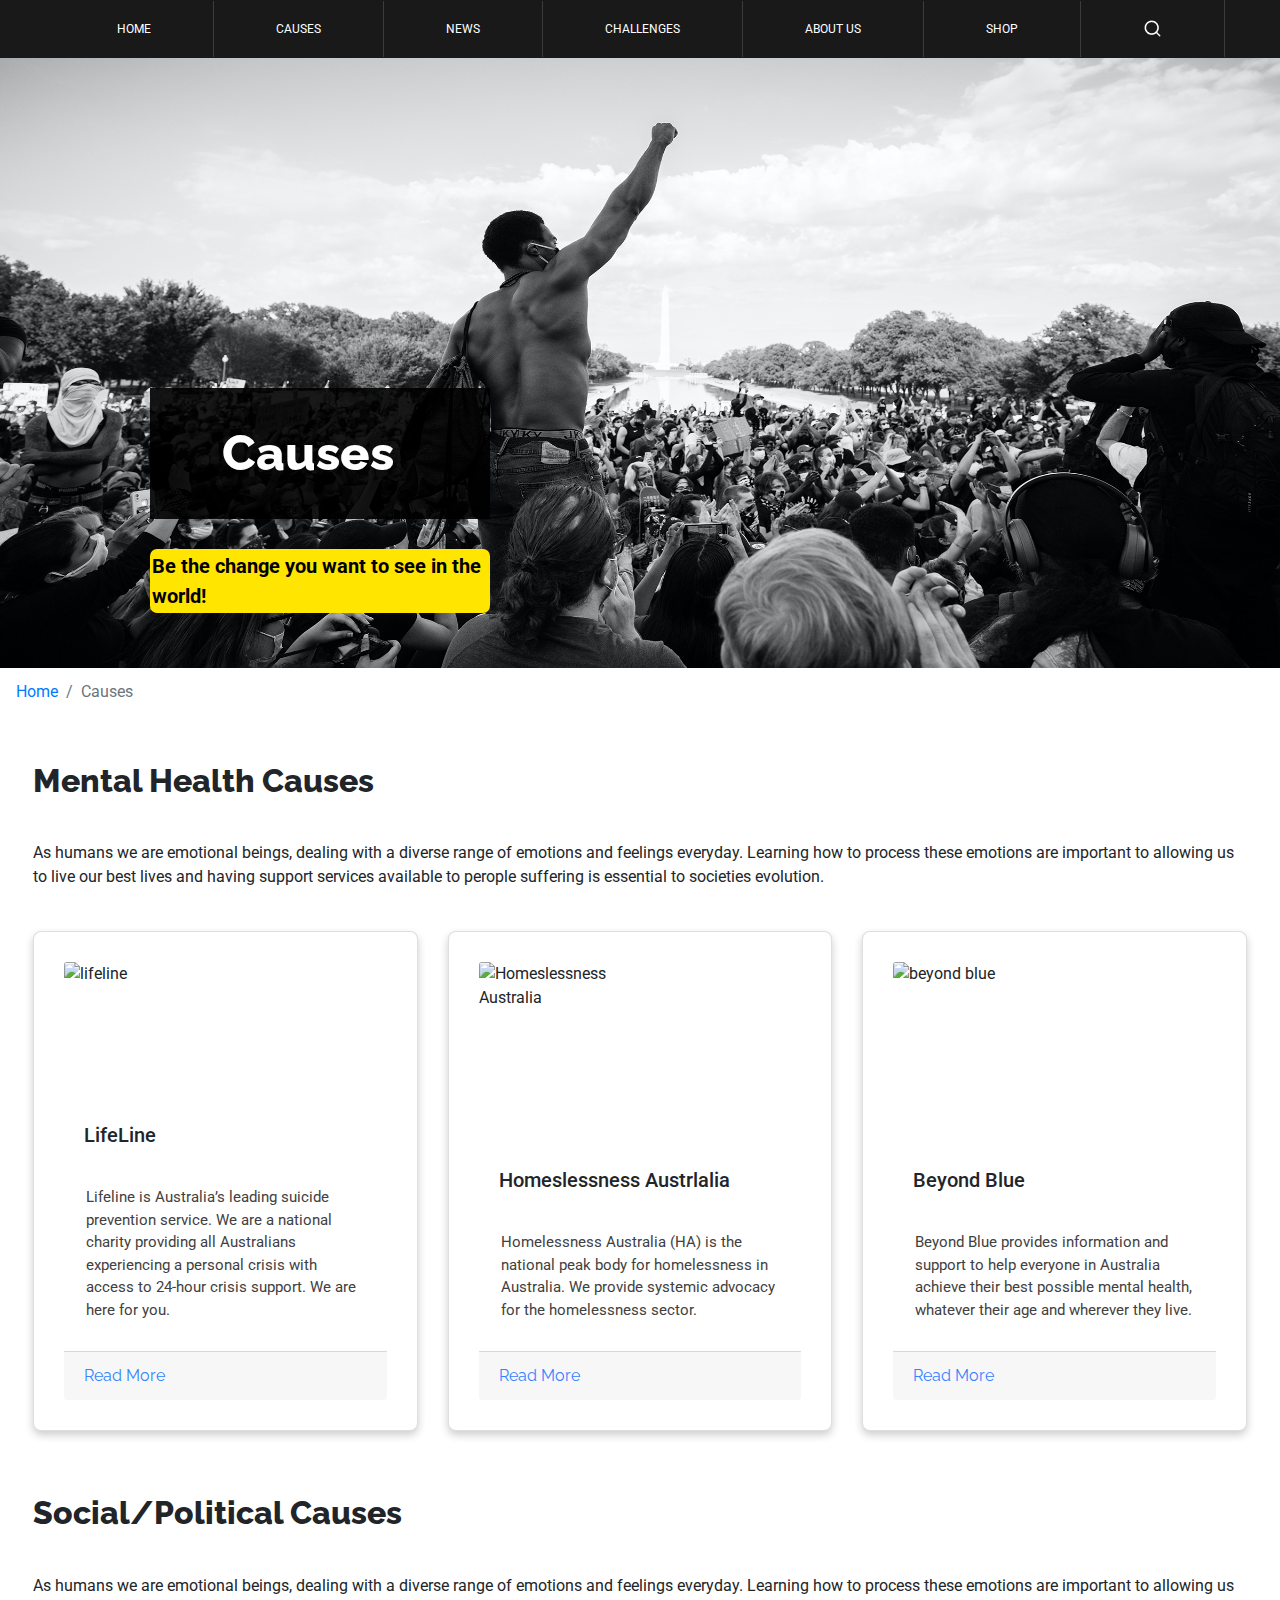
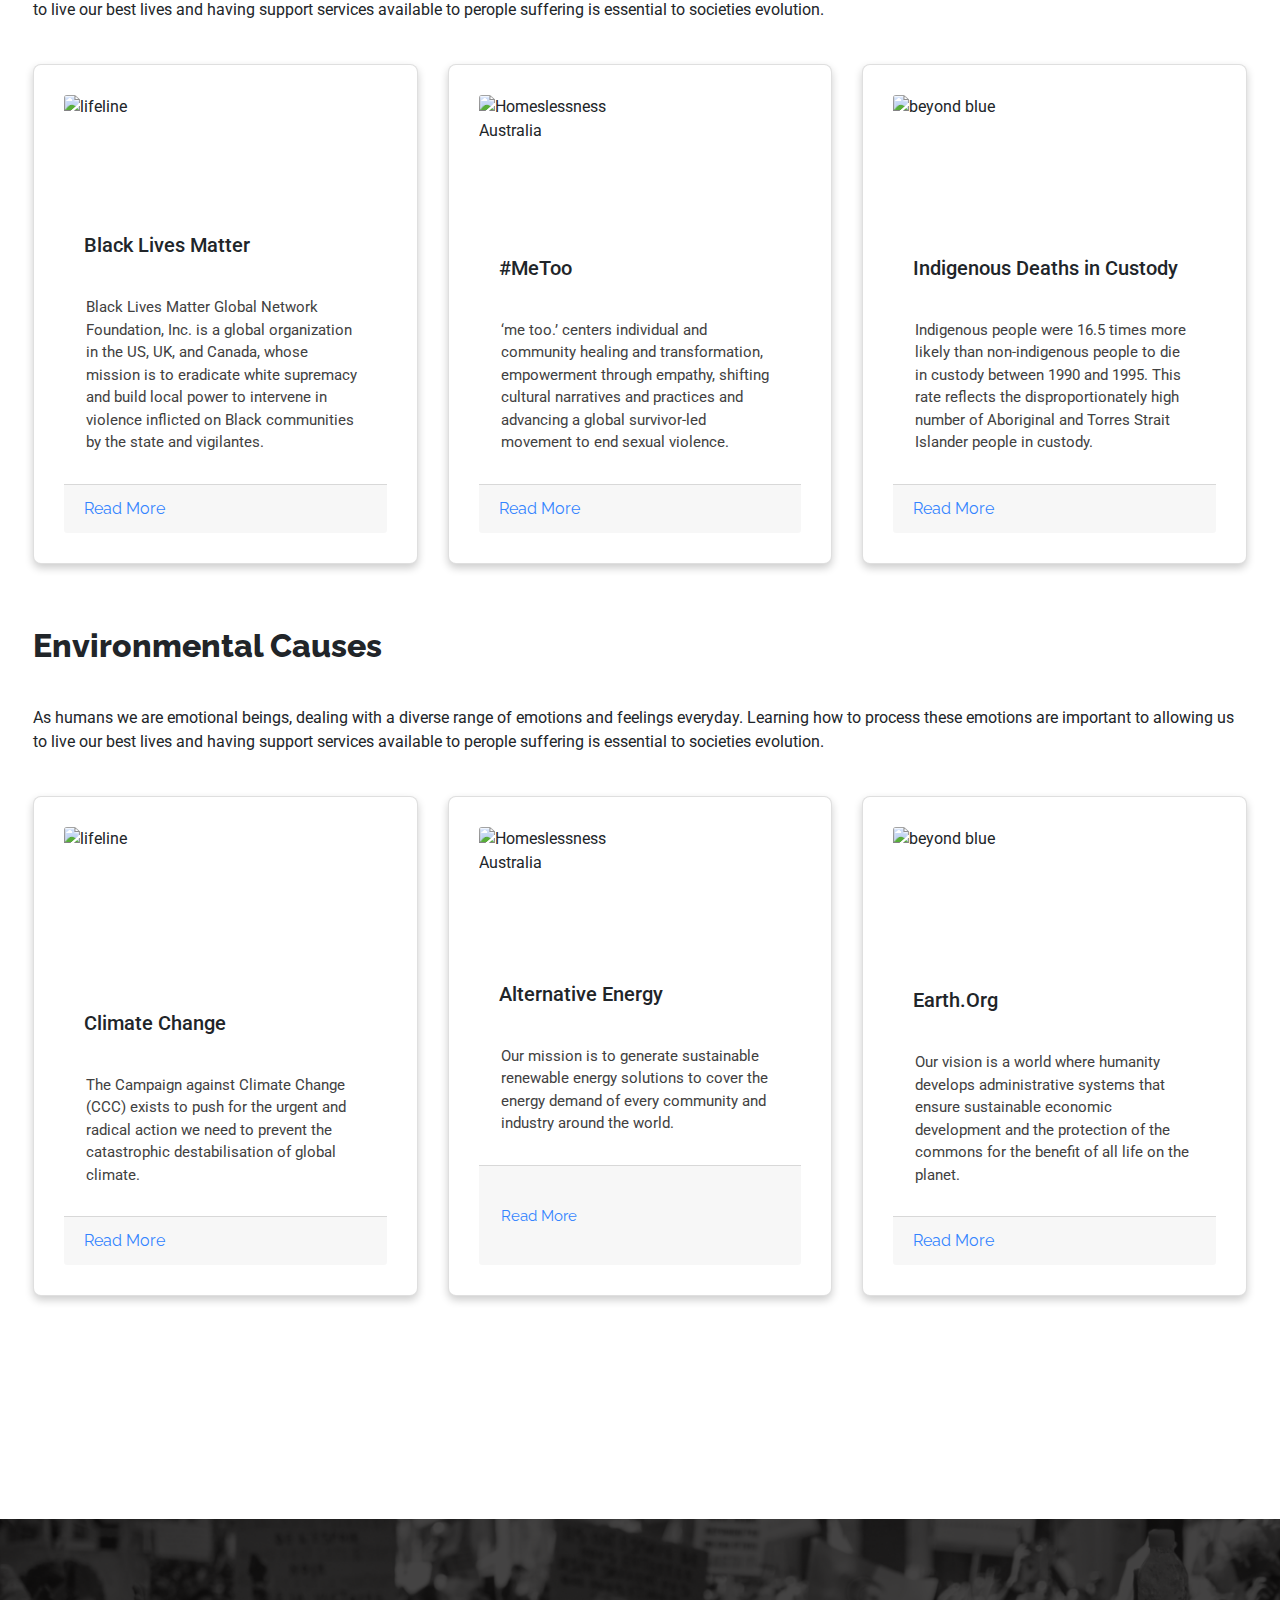
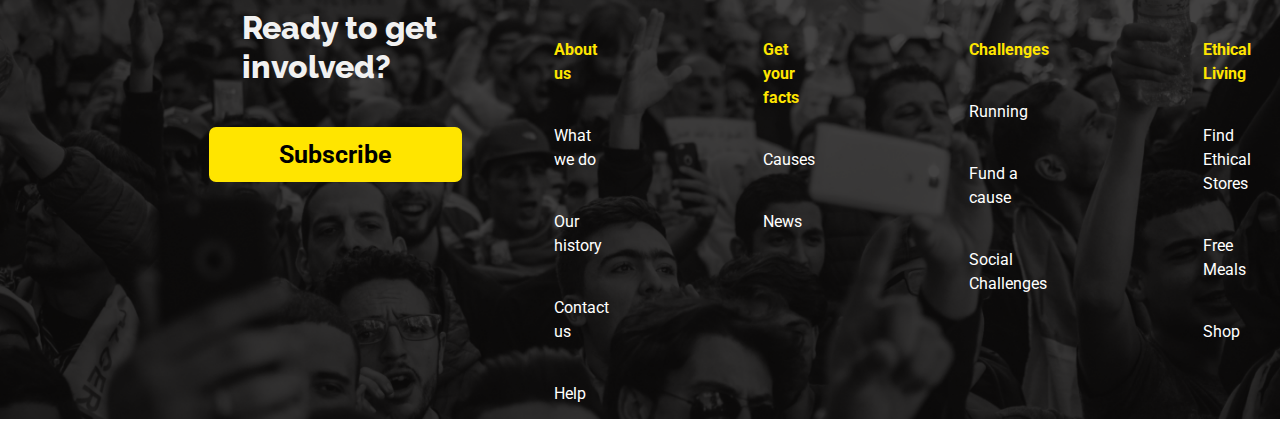
==== commit d9e151e7: "code update" ====
--- a/AboutMe.html
+++ b/AboutMe.html
@@ -68,28 +68,30 @@
             <p class="card-text">Lifeline is Australia’s leading suicide prevention service. We are a national charity providing all Australians experiencing a personal crisis with access to 24-hour crisis support. We are here for you.</p>
           </div>
           <div class="card-footer">
-            <a class="text-muted">Read More</a>
-          </div>
-        </div>
+            <a href="#" class="text-muted">Read More</a>
+          </div>
+        </div>
+
         <div class="card Homelessness">
           <img src="../project3/images/homelessness square.png" class="card-img-top" alt="Homeslessness Australia" height="250px" >
           <div class="card-body">
             <h5 class="card-title">Homeslessness Austrlalia</h5>
-            <p class="card-text">Homelessness Australia (HA) is the national peak body for homelessness in Australia. We provide systemic advocacy for the homelessness sector.
-            </p>
-          </div>
-          <div class="card-footer">
-            <a class="text-muted">Read More</a>
-          </div>
-        </div>
+            <p class="card-text">Homelessness Australia (HA) is the national peak body for homelessness in Australia. We provide systemic advocacy for the homelessness sector.</p>
+          </div>
+          <div class="card-footer">
+            <a href="#" class="text-muted">Read More</a>
+          </div>
+        </div>
+
         <div class="card Beyond Blue">
           <img src="../project3/images/beyond.png" class="card-img-top" alt="beyond blue" height="250px">
           <div class="card-body">
             <h5 class="card-title">Beyond Blue</h5>
             <p class="card-text">Beyond Blue provides information and support to help everyone in Australia achieve their best possible mental health, whatever their age and wherever they live.</p>
-            <a class="text-muted">Read More</a>
-          </div>
-          
+          </div>
+          <div class="card-footer">
+            <a href="#" class="text-muted">Read More</a>
+          </div>
         </div>
       </div>
 
@@ -98,6 +100,7 @@
         <h2>Social/Political Causes</h2>
         <p>As humans we are emotional beings, dealing with a diverse range of emotions and feelings everyday. Learning how to process these emotions are important to allowing us to live our best lives and having support services available to perople suffering is essential to societies evolution.</p>
     </div>
+
     <div class="card-deck">
         <div class="card blm">
         <img src="../project3/images/Black_Lives_Matter_logo.svg.png" class="card-img-top" alt="lifeline" height="250px" width="">
@@ -106,9 +109,10 @@
             <p class="card-text">Black Lives Matter Global Network Foundation, Inc. is a global organization in the US, UK, and Canada, whose mission is to eradicate white supremacy and build local power to intervene in violence inflicted on Black communities by the state and vigilantes.</p>
           </div>
           <div class="card-footer">
-            <a class="text-muted">Read More</a>
-          </div>
-        </div>
+            <a href="#" class="text-muted">Read More</a>
+          </div>
+        </div>
+
         <div class="card MeToo">
           <img src="../project3/images/meto.jpeg" class="card-img-top" alt="Homeslessness Australia" height="250px" >
           <div class="card-body">
@@ -116,17 +120,19 @@
             <p class="card-text">‘me too.’ centers individual and community healing and transformation, empowerment through empathy, shifting cultural narratives and practices and advancing a global survivor-led movement to end sexual violence.</p>
           </div>
           <div class="card-footer">
-            <a class="text-muted">Read More</a>
-          </div>
-        </div>
+            <a href="#" class="text-muted">Read More</a>
+          </div>
+        </div>
+
         <div class="card deaths">
           <img src="../project3/images/stopDeaths.png" class="card-img-top" alt="beyond blue" height="250px">
           <div class="card-body">
             <h5 class="card-title">Indigenous Deaths in Custody</h5>
             <p class="card-text">Indigenous people were 16.5 times more likely than non-indigenous people to die in custody between 1990 and 1995. This rate reflects the disproportionately high number of Aboriginal and Torres Strait Islander people in custody.</p>
-            <a class="text-muted">Read More</a>
-          </div>
-          
+          </div>
+          <div class="card-footer">
+            <a href="#" class="text-muted">Read More</a>
+          </div>
         </div>
       </div>
 
@@ -135,6 +141,7 @@
         <h2>Environmental Causes</h2>
         <p>As humans we are emotional beings, dealing with a diverse range of emotions and feelings everyday. Learning how to process these emotions are important to allowing us to live our best lives and having support services available to perople suffering is essential to societies evolution.</p>
     </div>
+
     <div class="card-deck">
         <div class="card climateChange">
         <img src="../project3/images/climate change.jpeg" class="card-img-top" alt="lifeline" height="250px" width="">
@@ -143,9 +150,10 @@
             <p class="card-text">The Campaign against Climate Change (CCC) exists to push for the urgent and radical action we need to prevent the catastrophic destabilisation of global climate.</p>
           </div>
           <div class="card-footer">
-            <a class="text-muted">Read More</a>
-          </div>
-        </div>
+            <a href="#" class="text-muted">Read More</a>
+          </div>
+        </div>
+
         <div class="card altEnergy">
           <img src="../project3/images/Alternate engery.jpeg" class="card-img-top" alt="Homeslessness Australia" height="250px" >
           <div class="card-body">
@@ -153,22 +161,93 @@
             <p class="card-text">Our mission is to generate sustainable renewable energy solutions to cover the energy demand of every community and industry around the world. </p>
           </div>
           <div class="card-footer">
-            <a class="text-muted">Read More</a>
-          </div>
-        </div>
+            <a class="text-muted"><p>Read More</a>
+          </div>
+        </div>
+
         <div class="card earth">
           <img src="../project3/images/earth.org.jpeg" class="card-img-top" alt="beyond blue" height="250px">
           <div class="card-body">
             <h5 class="card-title">Earth.Org</h5>
             <p class="card-text">Our vision is a world where humanity develops administrative systems that ensure sustainable economic development and the protection of the commons for the benefit of all life on the planet.</p>
-            <a class="text-muted">Read More</a>
-          </div>
-          
+          </div>
+          <div class="card-footer">
+            <a href="#" class="text-muted">Read More</a>
+          </div>          
         </div>
       </div>
 
+      <!--Footer-->
       <footer>
+        <div>
+            <div class="footer-content">
+             
+
+            <div class="col footer-btn">
+
+                <h2>Ready to get involved?</h2>
+                <a href="#" >Subscribe</a>
+            </div>
+            <div class="col">
+
+                <ul>
+
+                  <a href="#">  <li class="head">About us </li></a>
+                  <a href="#">  <li>What we do </li></a>
+                    <a href="#">    <li>Our history </li></a>
+                        <a href="#">    <li>Contact us </li></a>
+                            <a href="#">   <li>Help </li></a>
+                </ul>
+
+            </div>
+            <div class="col">
+
+                <ul>
+
+                    <a href="#">   <li class="head">Get your facts </li></a>
+                    <a href="#">    <li>Causes</li></a>
+                    <a href="#">    <li>News </li></a>
+                    
+                </ul>
+            </div>
+            <div class="col">
+                <ul>
+
+                    <a href="#">     <li class="head">Challenges </li></a>
+                    <a href="#">     <li>Running</li></a>
+                    <a href="#">     <li>Fund a cause </li></a>
+                    <a href="#">     <li>Social Challenges</li></a>
+                    
+                </ul>
+            </div>
+            <div class="col">
+                <ul>
+
+                    <a href="#">    <li class="head">Ethical Living </li></a>
+                    <a href="#">     <li>Find Ethical Stores</li></a>
+                    <a href="#">   <li>Free Meals </li></a>
+                    <a href="#">    <li>Shop</li></a>
+                    
+                </ul>
+            </div>
+            </div>
+
+           
+
+
+    </div>
+
+       
+        
             
+        <img src="images/footer.png">
+      </footer>
+  
+    
+
+     <script src="js/menu.js"></script>
+     <script src="js/slides.js"></script>
+
 
       </footer>
   
--- a/css/style.css
+++ b/css/style.css
@@ -17,6 +17,112 @@
   margin: auto;
 }
 
+/*Dropdown menu start*/
+
+.yellow{
+  background-color: #ead200;
+  
+  height: 58px;
+
+
+}
+
+.yellow a:hover{
+  background-color: #ead200;
+  
+  height: 58px;
+
+
+}
+
+.yellow h4{
+ 
+  color: #000000  !important;
+  font-family: "Roboto", sans-serif;
+  font-size: 13px;
+  
+
+
+}
+.navbar {
+  overflow: hidden;
+  width: 80%;
+  margin: auto;
+  height: 58px;
+}
+
+.navbar a {
+  float: left;
+  font-size: 13px;
+  color: white;
+  text-align: center;
+  padding: 19px 73px;
+  text-decoration: none;
+  color: white;
+  font-family: "Roboto", sans-serif;
+  border-right: 0.1px solid rgb(60, 60, 60);
+}
+
+.dropdown {
+  float: left;
+  overflow: hidden;
+}
+
+.dropdown .dropbtn {
+  font-size: 13px;  
+  border: none;
+  outline: none;
+  color: white;
+  padding: 19px 62px;
+  background-color: inherit;
+  font-family: inherit;
+  margin: 0;
+  font-family: "Roboto", sans-serif;
+  border-right: 0.1px solid rgb(60, 60, 60);
+  text-align: center;
+}
+
+.navbar a:hover, .dropdown:hover .dropbtn .yellow {
+  background-color: #424242;
+  height: 58px;
+}
+
+.dropdown-content {
+  display: none;
+  position: absolute;
+  background-color: #272727;
+  min-width: 183px;
+  box-shadow: 0px 8px 16px 0px rgba(0,0,0,0.2);
+  z-index: 1;
+ 
+  
+}
+
+.dropdown-content a {
+  float: none;
+  color: rgb(255, 255, 255);
+  padding: 12px 56px;
+  text-decoration: none;
+  display: block;
+  text-align: left;
+  height: 58px;
+  background-color: #000000;
+  font-size: 14 px;
+  padding-top: 20px;
+}
+
+.dropdown-content a:hover {
+  background-color: #ead200;
+  color: #000000;
+  
+}
+
+.dropdown:hover .dropdown-content {
+  display: block;
+}
+
+/*Dropdown menu end*/
+
 .container {
   width: 60%;
   margin: auto;
@@ -33,7 +139,15 @@
   padding: 10px 40px;
 }
 
+.social-content-w {
+  padding: 10px 40px;
+}
+
 .social-content a {
+  padding: 10px;
+}
+
+.social-content-w a {
   padding: 10px;
 }
 
@@ -93,12 +207,12 @@
 
 .hero img {
   width: 100%;
-  height: 6100px;
+  height: 610px;
 }
 
 .text-hero {
   position: absolute;
-  float: left bottom;
+  float: left;
   width: 48%;
   height: 500px;
   padding-top: 116px;
@@ -119,7 +233,8 @@
   padding: 13px 70px;
   margin: auto 150px;
   font-family: "Roboto", sans-serif;
-  font-size: 24px;
+  font-size: 25px;
+  font-weight: bold;
   text-decoration: none;
   color: black;
   border-radius: 7px;
@@ -131,6 +246,25 @@
   transition-duration: 0.4s;
 }
 
+.sub {
+  display: flex;
+  padding-top: 23px;
+  padding: 27px 134px;
+}
+
+.sub-t {
+  padding: 33px 61px;
+}
+
+.sub-t h3 {
+  font-size: 24px;
+  font-weight: 800;
+  font-family: "Raleway", sans-serif;
+  text-align: left;
+  color: #333333;
+  margin-top: -15px;
+}
+
 .slides {
   display: flex;
   justify-content: space-between;
@@ -139,14 +273,14 @@
 
 .slide-left {
   width: 50%;
-  background-color: #474747;
+  background-color: #f1f1f1;
   height: 290px;
   margin: auto;
 }
 
 .slide-right {
   width: 50%;
-  background-color: #868686;
+  background-color: #e9e9e9;
   height: 290px;
 }
 
@@ -160,16 +294,17 @@
 }
 
 .slides p {
-  color: white;
+  color: #393939;
   font-size: 16px;
   font-family: "Raleway", sans-serif;
   text-align: left;
-  padding: 32px 179px;
-  margin-right: 92px;
+  padding: 9px 3px;
+  margin-right: -19px;
+  margin-bottom: 36px;
 }
 
 .slides a {
-  margin: 183px;
+  margin: 1px;
   padding: 17px 35px;
   background-color: #000000;
   color: #ffe500;
@@ -178,7 +313,6 @@
 }
 
 .slides a:hover {
-  margin: 183px;
   padding: 17px 35px;
   background-color: #ffe500;
   color: #000000;
@@ -191,12 +325,12 @@
   text-align: center;
   width: 58%;
   display: block;
-  margin: auto;
+  margin: 160px auto;
 }
 
 .challenges h2 {
   text-align: center;
-  padding-bottom: 60px;
+  padding-bottom: 25px;
 }
 
 .item1 {
@@ -215,10 +349,9 @@
 
 .bottom-short {
   width: 343px;
-  padding-top: 144px;
-}
-
-
+  padding-top: 76px;
+  height: 324px;
+}
 
 .item1 a {
   background-color: #000000;
@@ -233,23 +366,60 @@
   height: 323px;
 }
 
+.item1 a {
+  background-color: #000000;
+  padding: 13px 30px;
+  margin: -27px 57px;
+  font-family: "Roboto", sans-serif;
+  font-size: 31px;
+  text-decoration: none;
+  color: rgb(255, 255, 255);
+  border-radius: 6px;
+  height: 323px;
+}
+
+.item1 a:hover {
+  background-color: #ffe500;
+  color: #000000;
+  transition-duration: 0.4s;
+}
+
 .item2 {
   grid-area: mental;
-  background-image: url(images/mental.png);
+  background-image: url(images/ocean.png);
   background-repeat: no-repeat;
   width: 356px;
-}
+  position: relative;
+}
+
+.item2 .item3 .item4 a {
+  height: 100vh;
+}
+
+.item2:hover .overlay {
+  opacity: 7;
+}
+
+.item3:hover .overlay {
+  opacity: 7;
+}
+.item4:hover .overlay {
+  opacity: 7;
+}
+
 .item3 {
   grid-area: homeless;
-  background-image: url(images/homeless.png);
+  background-image: url(images/charity.png);
   background-repeat: no-repeat;
   width: 356px;
+  position: relative;
 }
 .item4 {
   grid-area: cancer;
   background-image: url(images/cancer.png);
   background-repeat: no-repeat;
   width: 356px;
+  position: relative;
 }
 .item5 {
   grid-area: follow;
@@ -274,18 +444,15 @@
 
 /*Ethical stores*/
 
-
-.bottom-ethical{
+.bottom-ethical {
   width: 76%;
   height: 324px;
-  
+
   margin-left: 64px;
   margin: 255px 165px;
-
-
-}
-
-.bottom-ethical h2{
+}
+
+.bottom-ethical h2 {
   color: white;
   font-size: 56px;
   font-family: "Raleway", sans-serif;
@@ -293,15 +460,12 @@
   text-align: left;
 }
 
-
-
-.bottom-ethical h3{
+.bottom-ethical h3 {
   color: white;
   font-size: 24px;
   font-family: "Raleway", sans-serif;
   font-weight: bold;
   text-align: left;
-
 }
 
 .bottom-ethical a {
@@ -324,7 +488,6 @@
   float: left;
   transition-duration: 0.4s;
 }
-
 
 .ethical {
   display: grid;
@@ -363,7 +526,6 @@
   grid-area: ethically;
   background-image: url(images/ethically.png);
   background-repeat: no-repeat;
-  
 }
 
 .overlay {
@@ -375,11 +537,11 @@
   height: 100%;
   width: 100%;
   opacity: 0;
-  transition: .5s ease;
+  transition: 0.5s ease;
   background-color: rgba(0, 0, 0, 0.7);
 }
 
-.ethical2 a{
+.ethical2 a {
   height: 100vh;
 }
 
@@ -392,6 +554,10 @@
 }
 
 .ethical4:hover .overlay {
+  opacity: 7;
+}
+
+.ethical5:hover .overlay {
   opacity: 7;
 }
 
@@ -413,30 +579,24 @@
   background-image: url(images/clothes.png);
   background-repeat: no-repeat;
   position: relative;
-  
-
- 
 }
 .ethical3 {
   grid-area: food;
   background-image: url(images/food.png);
   background-repeat: no-repeat;
   position: relative;
-  
 }
 .ethical4 {
   grid-area: grown;
   background-image: url(images/grown.png);
   background-repeat: no-repeat;
   position: relative;
-
 }
 .ethical5 {
   grid-area: shop;
   background-image: url(images/shop.png);
   background-repeat: no-repeat;
-
-  background-color: #000000;
+  position: relative;
 }
 
 /*Ethical end*/
@@ -446,9 +606,9 @@
 .causes {
   display: flex;
   justify-content: space-around;
-  margin-top: 75px;
-  width: 80%;
-  margin: 125px auto;
+  margin-top: 95px;
+  width: 90%;
+  margin: 40px auto;
   height: 462px;
 }
 
@@ -480,7 +640,7 @@
   font-size: 16px;
   font-weight: 800;
   font-family: "Raleway", sans-serif;
-  color: #3384FF;
+  color: #3384ff;
   text-align: left;
   text-decoration: none;
 }
@@ -492,19 +652,21 @@
 .cause-right {
   width: 41%;
   height: 334px;
+  margin-right: 176px;
 }
 
 .sub-right {
   display: flex;
   padding-top: 23px;
+  margin-right: 46px;
+  
 }
 
 .sub-right img {
   padding-right: 30px;
 }
 
-
-.sub-right p{
+.sub-right p {
   font-size: 16px;
   font-family: "Roboto", sans-serif;
   margin-top: 20px;
@@ -512,7 +674,7 @@
   margin-bottom: 12px;
 }
 
-.sub-right h3{
+.sub-right h3 {
   font-size: 24px;
   font-weight: 800;
   font-family: "Raleway", sans-serif;
@@ -520,12 +682,11 @@
   color: #333333;
 }
 
-.sub-right a{
-
+.sub-right a {
   font-size: 16px;
   font-weight: 800;
   font-family: "Raleway", sans-serif;
-  color: #3384FF;
+  color: #3384ff;
   text-align: left;
   text-decoration: none;
 }
@@ -544,3 +705,71 @@
   width: 100%;
   margin-top: 190px;
 }
+
+footer img {
+  width: 100%;
+  height: 500px;
+}
+
+.footer-content {
+  position: absolute;
+  display: flex;
+  justify-content: space-around;
+  width: 80%;
+  margin: 60px 194px;
+}
+
+.footer-content h2 {
+  font-size: 32px;
+  font-weight: 800;
+  font-family: "Raleway", sans-serif;
+  color: #f1f1f1;
+  margin-bottom: 50px;
+}
+
+.footer-btn a {
+  background-color: #ffe500;
+  padding: 13px 70px;
+  font-family: "Roboto", sans-serif;
+  font-size: 25px;
+  font-weight: bold;
+  text-decoration: none;
+  color: black;
+  border-radius: 7px;
+}
+
+.footer-btn a:hover {
+  background-color: #444444;
+  color: #ffffff;
+  transition-duration: 0.4s;
+}
+
+.footer-content ul {
+  margin-top: 40px;
+}
+
+.footer-content li {
+  padding: 19px 62px;
+  color: white;
+  font-family: "Roboto", sans-serif;
+  text-decoration: none;
+  text-decoration-line: none;
+  list-style: none;
+  font-size: 16px;
+}
+
+.head {
+  color: #ffe500 !important;
+  font-weight: bold;
+}
+
+/*<! --      <div class="footer-social">
+
+            <div class="social-content">
+
+                <a href="#"><img src="images/facebook_w.png"></a>
+                <a href="#"><img src="images/instagram_w.png"></a>
+                <a href="#"><img src="images/twitter_w.png"></a>
+
+            </div>
+        </div> -->*/
--- a/css/carousel.css
+++ b/css/carousel.css
@@ -3,34 +3,77 @@
   padding-top: 70px;
 }
 .carousel {
-  max-width: 1500px;
+  max-width: 1300px;
   margin: auto;
   padding: 0 30px;
 }
 .carousel .card {
-  color: #fff;
+  color: rgb(34, 34, 34);
   text-align: center;
   margin: 20px 0;
-  line-height: 250px;
-  font-size: 90px;
+
+  font-size: 30px;
   font-weight: 600;
   border-radius: 10px;
-  box-shadow: 0px 4px 15px rgba(0, 0, 0, 0.2);
+  box-shadow: -6px 5px 10px rgba(99, 99, 99, 0.8);
+  padding: 16px;
+}
+
+.card {
+  height: 500px;
+  padding: 30px;
+}
+
+.card h2 {
+  font-size: 24px;
+  font-family: "Raleway", sans-serif;
+  padding-top: 40px !important;
+  text-align: left;
+  padding-left: 15px;
+  color: rgb(63, 63, 63);
+}
+
+.card p {
+  font-size: 15px;
+  font-family: "Roboto", sans-serif;
+  padding-top: 27px !important;
+  text-align: left;
+  padding: 15px;
+  color: rgb(65, 65, 65);
+}
+
+.card-container a {
+  font-size: 16px;
+  font-weight: 800;
+  font-family: "Raleway", sans-serif;
+  color: #3384ff;
+  text-decoration: none;
+  float: left;
+  padding: 24px 15px;
+}
+
+.card img {
+  width: 60%;
 }
 .carousel .card-1 {
-  background: #ed1c24;
+  background: #ffffff;
+  width: 80%;
 }
 .carousel .card-2 {
-  background: #0072bc;
+  background: #ffffff;
+  width: 80%;
 }
 .carousel .card-3 {
-  background: #39b54a;
+  background: #ffffff;
+  width: 80%;
 }
 .carousel .card-4 {
-  background: #f26522;
+  background: #ffffff;
+  width: 80%;
 }
 .carousel .card-5 {
-  background: #630460;
+  background: #ffffff;
+  width: 80%;
 }
 .owl-dots {
   text-align: center;
@@ -42,11 +85,22 @@
   margin: 0 5px;
   outline: none;
   border-radius: 14px;
-  border: 2px solid #0072bc !important;
+  border: 2px solid #616161 !important;
   box-shadow: 0px 4px 15px rgba(0, 0, 0, 0.2);
   transition: all 0.3s ease;
 }
 .owl-dot.active,
 .owl-dot:hover {
-  background: #0072bc !important;
+  background: #474747 !important;
 }
+
+.owl-carousel .owl-item img {
+  width: 90%;
+  margin: auto;
+  margin-top: 25px;
+}
+
+.owl-carousel {
+  width: 90%;
+  margin: auto;
+}
--- a/css/causes.css
+++ b/css/causes.css
@@ -151,23 +151,90 @@
   .card-deck {
       padding: 33px;
       display: flex;
+
   }  
   .card {
       border-radius: 8px;
       box-shadow: 0 4px 8px 0 rgba(0,0,0,0.2) ;
       margin-top: -40px;
   }
-  .lifeLine {
-      
-
-  }
-  
-  
-  
-  footer {
+.card-img-top {
+    max-height: 250px;
+}
+.card a {
+    font-family: "Raleway", sans-serif;
+    color: #3384ff !important;
+    text-align: left;
+    text-decoration: none;
+}
+.card p{
+    text-align: left;
+    padding: 10px 2px;
+} 
+  
+  
+ 
+/*footer*/
+.footer {
     background-color: black;
     height: 500px;
     width: 100%;
     margin-top: 190px;
   }
-  +  
+  .footer img {
+    width: 100%;
+    height: 500px;
+  }
+  
+  .footer-content {
+    position: absolute;
+    display: flex;
+    justify-content: space-around;
+    width: 80%;
+    margin: 60px 194px;
+  }
+  
+  .footer-content h2 {
+    font-size: 32px;
+    font-weight: 800;
+    font-family: "Raleway", sans-serif;
+    color: #f1f1f1;
+    margin-bottom: 50px;
+  }
+  
+  .footer-btn a {
+    background-color: #ffe500;
+    padding: 13px 70px;
+    font-family: "Roboto", sans-serif;
+    font-size: 25px;
+    font-weight: bold;
+    text-decoration: none;
+    color: black;
+    border-radius: 7px;
+  }
+  
+  .footer-btn a:hover {
+    background-color: #444444;
+    color: #ffffff;
+    transition-duration: 0.4s;
+  }
+  
+  .footer-content ul {
+    margin-top: 40px;
+  }
+  
+  .footer-content li {
+    padding: 19px 62px;
+    color: white;
+    font-family: "Roboto", sans-serif;
+    text-decoration: none;
+    text-decoration-line: none;
+    list-style: none;
+    font-size: 16px;
+  }
+  
+  .head {
+    color: #ffe500 !important;
+    font-weight: bold;
+  }  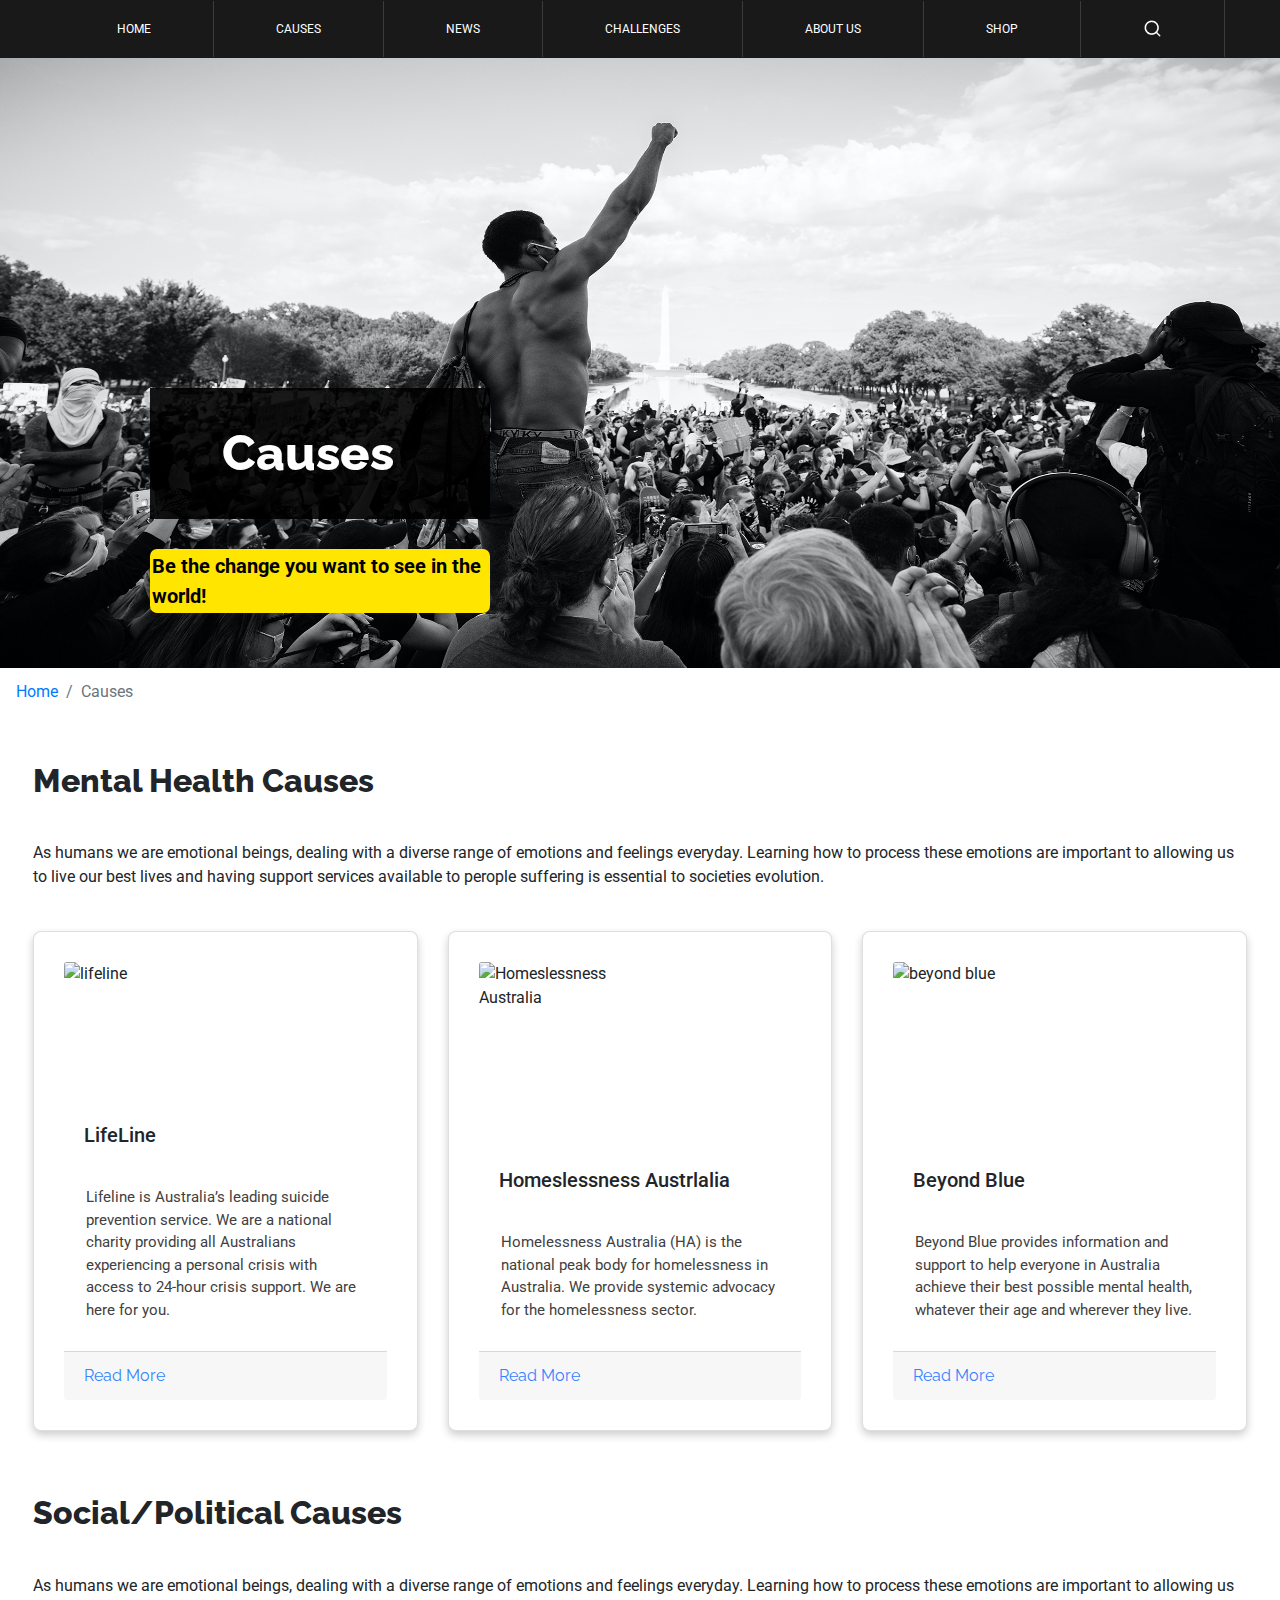
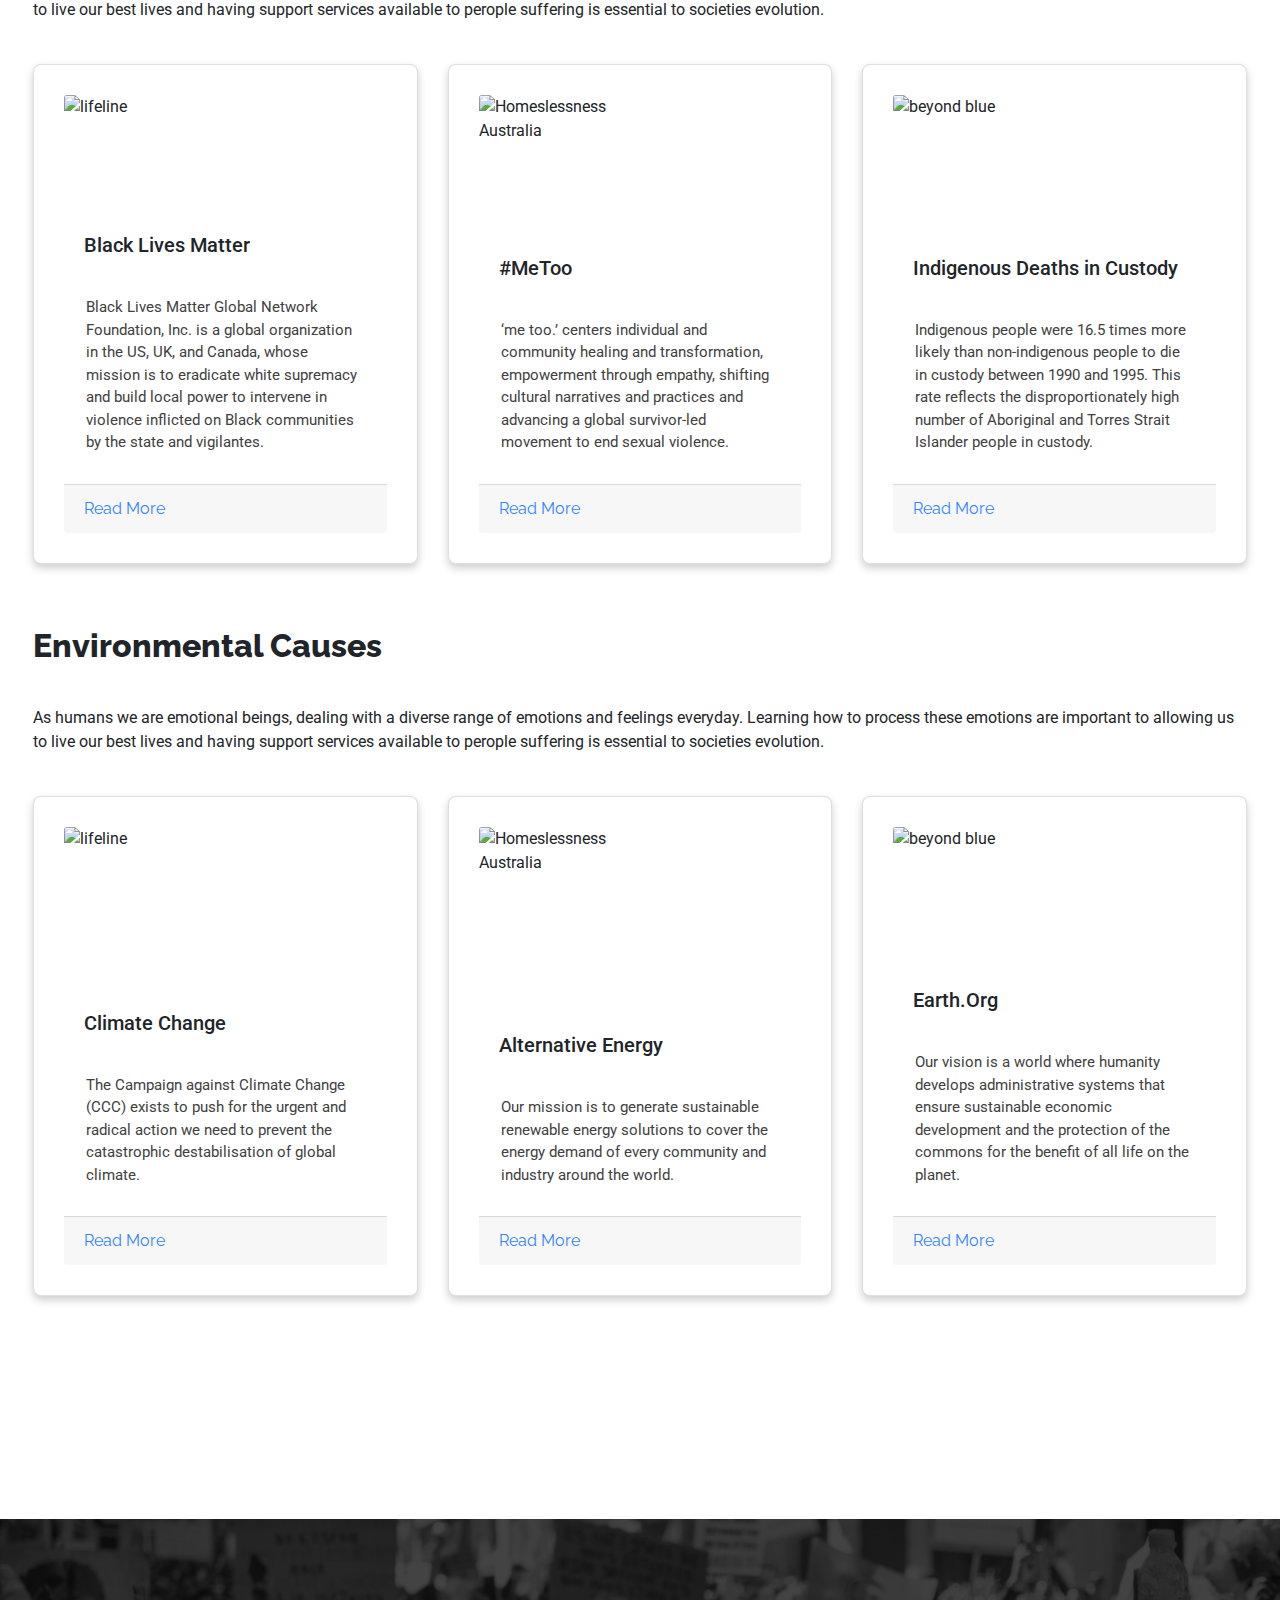
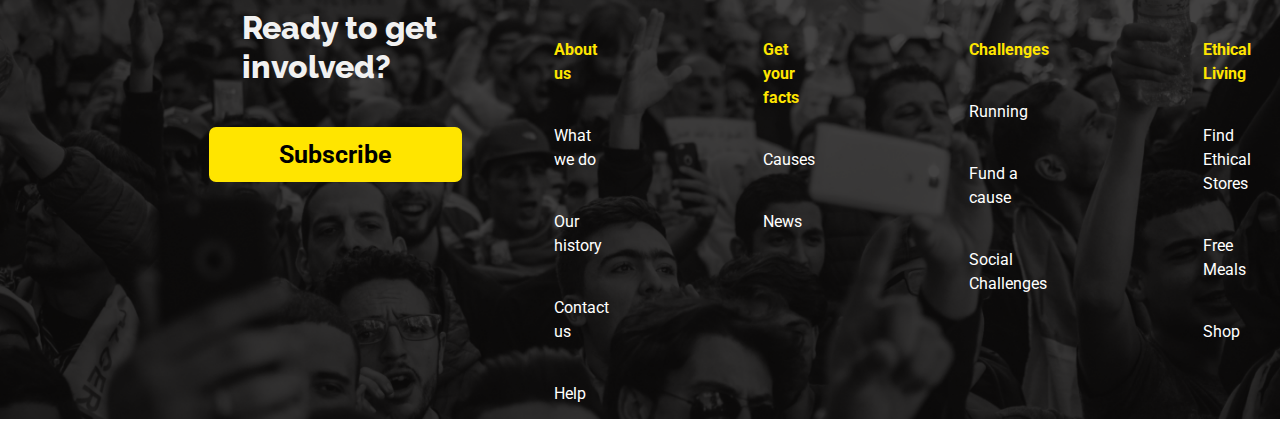
==== commit 580d5e98: "card update" ====
--- a/AboutMe.html
+++ b/AboutMe.html
@@ -161,7 +161,7 @@
             <p class="card-text">Our mission is to generate sustainable renewable energy solutions to cover the energy demand of every community and industry around the world. </p>
           </div>
           <div class="card-footer">
-            <a class="text-muted"><p>Read More</a>
+            <a href="#" class="text-muted">Read More</a>
           </div>
         </div>
 
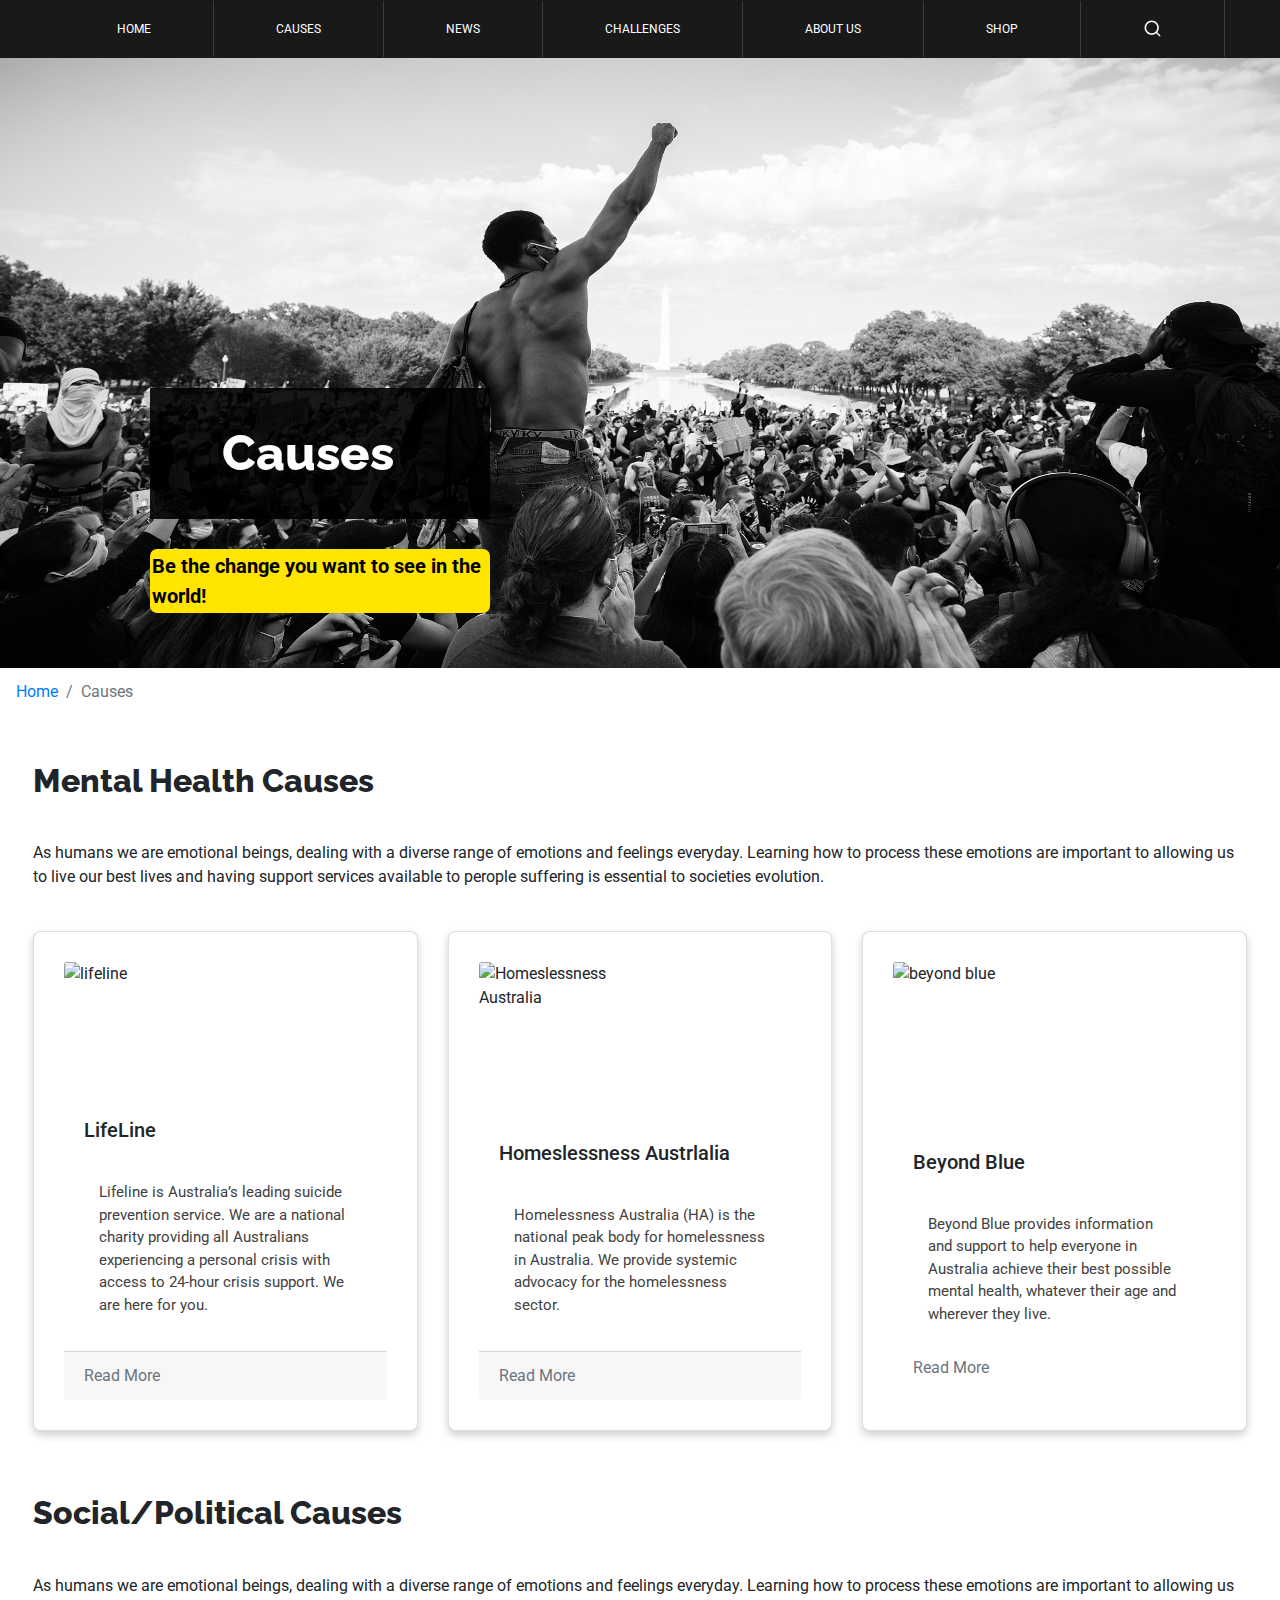
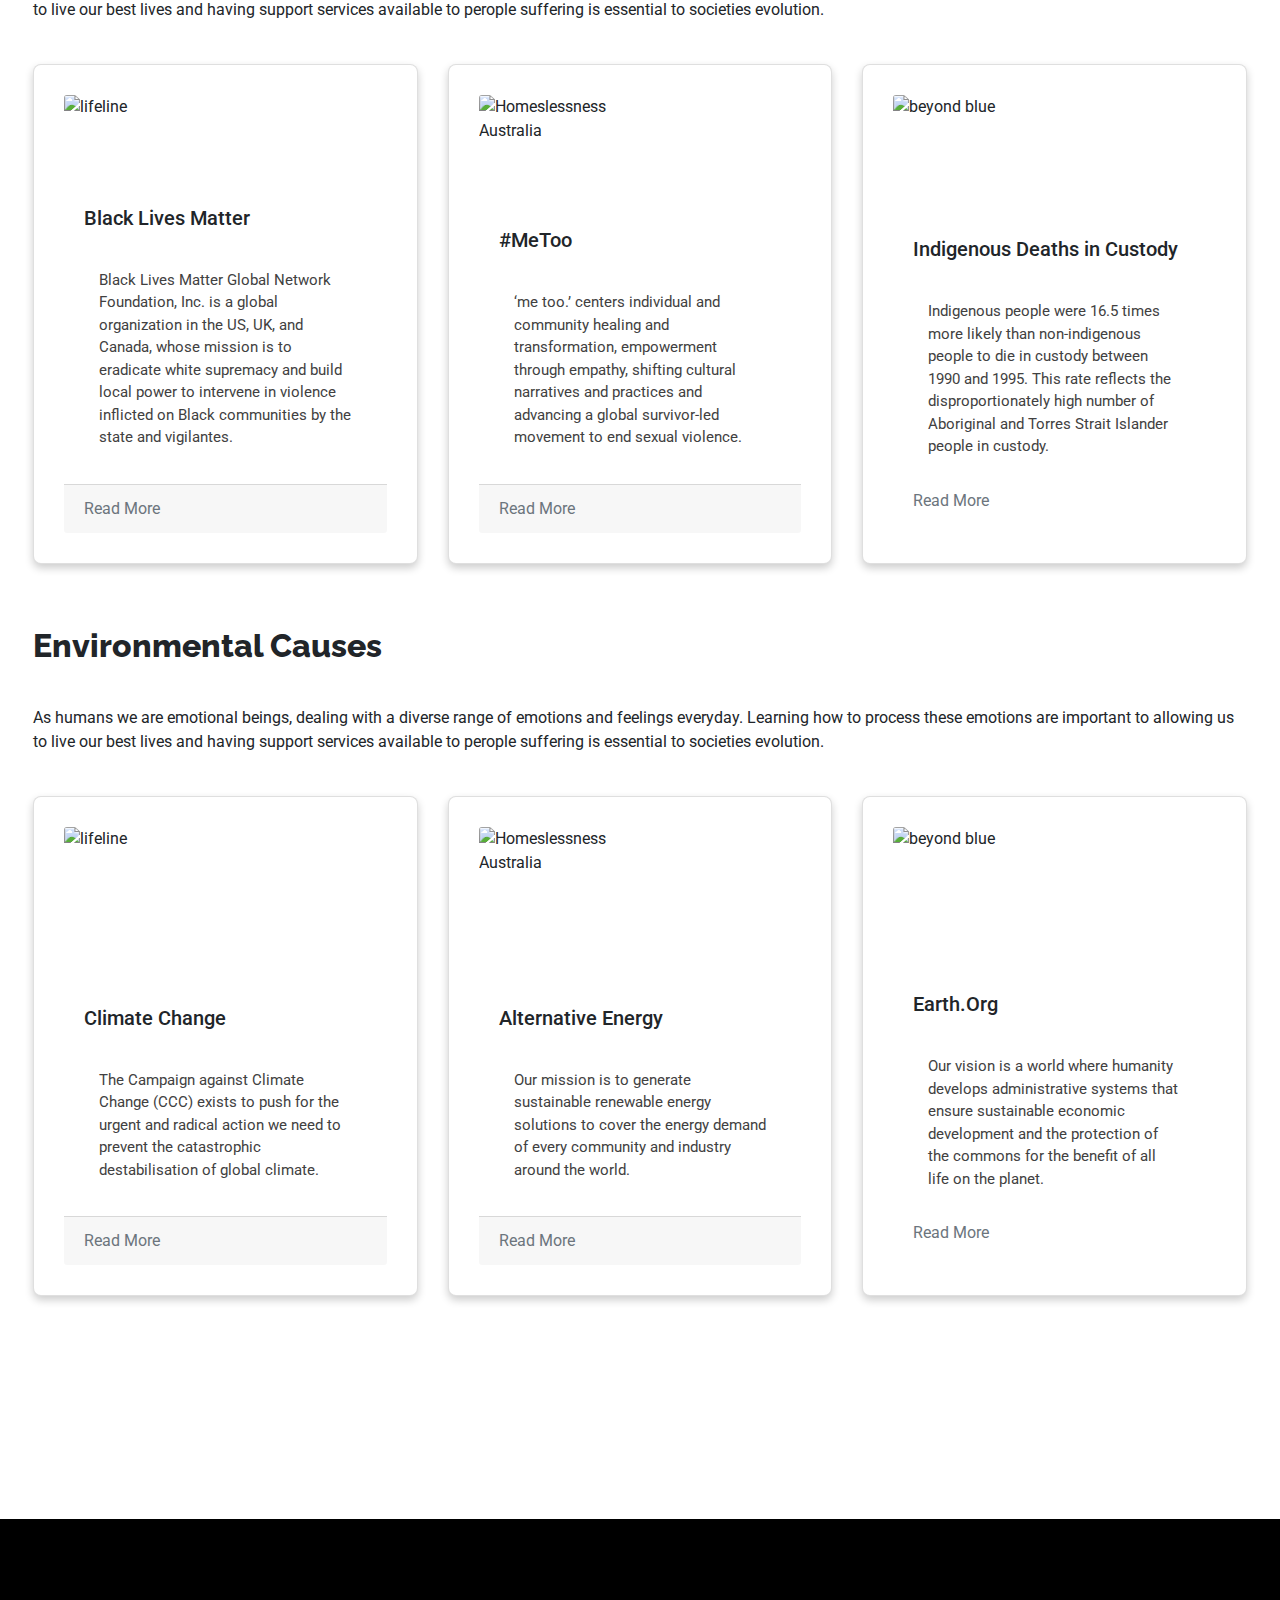
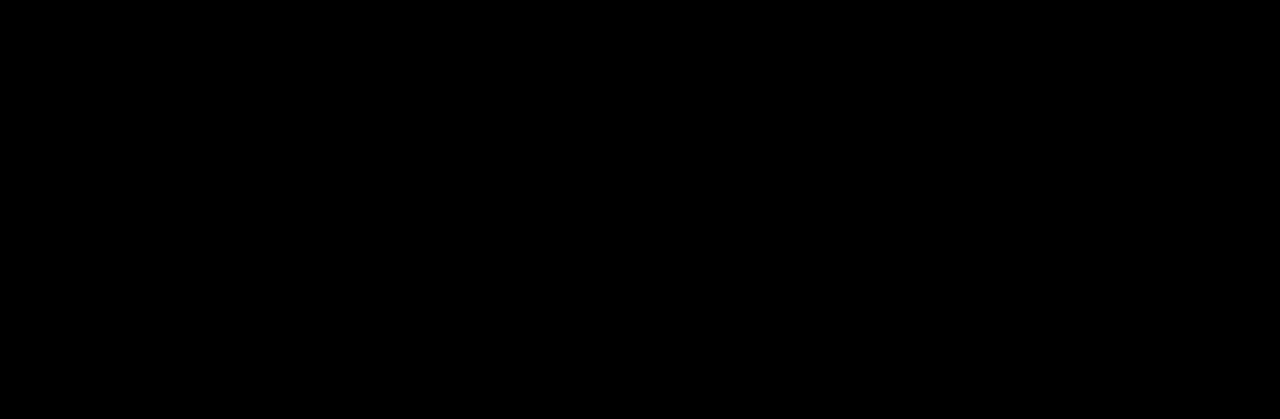
==== commit b523b34f: "update" ====
--- a/AboutMe.html
+++ b/AboutMe.html
@@ -68,30 +68,28 @@
             <p class="card-text">Lifeline is Australia’s leading suicide prevention service. We are a national charity providing all Australians experiencing a personal crisis with access to 24-hour crisis support. We are here for you.</p>
           </div>
           <div class="card-footer">
-            <a href="#" class="text-muted">Read More</a>
+            <a class="text-muted">Read More</a>
           </div>
         </div>
-
         <div class="card Homelessness">
           <img src="../project3/images/homelessness square.png" class="card-img-top" alt="Homeslessness Australia" height="250px" >
           <div class="card-body">
             <h5 class="card-title">Homeslessness Austrlalia</h5>
-            <p class="card-text">Homelessness Australia (HA) is the national peak body for homelessness in Australia. We provide systemic advocacy for the homelessness sector.</p>
+            <p class="card-text">Homelessness Australia (HA) is the national peak body for homelessness in Australia. We provide systemic advocacy for the homelessness sector.
+            </p>
           </div>
           <div class="card-footer">
-            <a href="#" class="text-muted">Read More</a>
+            <a class="text-muted">Read More</a>
           </div>
         </div>
-
         <div class="card Beyond Blue">
           <img src="../project3/images/beyond.png" class="card-img-top" alt="beyond blue" height="250px">
           <div class="card-body">
             <h5 class="card-title">Beyond Blue</h5>
             <p class="card-text">Beyond Blue provides information and support to help everyone in Australia achieve their best possible mental health, whatever their age and wherever they live.</p>
+            <a class="text-muted">Read More</a>
           </div>
-          <div class="card-footer">
-            <a href="#" class="text-muted">Read More</a>
-          </div>
+          
         </div>
       </div>
 
@@ -100,7 +98,6 @@
         <h2>Social/Political Causes</h2>
         <p>As humans we are emotional beings, dealing with a diverse range of emotions and feelings everyday. Learning how to process these emotions are important to allowing us to live our best lives and having support services available to perople suffering is essential to societies evolution.</p>
     </div>
-
     <div class="card-deck">
         <div class="card blm">
         <img src="../project3/images/Black_Lives_Matter_logo.svg.png" class="card-img-top" alt="lifeline" height="250px" width="">
@@ -109,10 +106,9 @@
             <p class="card-text">Black Lives Matter Global Network Foundation, Inc. is a global organization in the US, UK, and Canada, whose mission is to eradicate white supremacy and build local power to intervene in violence inflicted on Black communities by the state and vigilantes.</p>
           </div>
           <div class="card-footer">
-            <a href="#" class="text-muted">Read More</a>
+            <a class="text-muted">Read More</a>
           </div>
         </div>
-
         <div class="card MeToo">
           <img src="../project3/images/meto.jpeg" class="card-img-top" alt="Homeslessness Australia" height="250px" >
           <div class="card-body">
@@ -120,19 +116,17 @@
             <p class="card-text">‘me too.’ centers individual and community healing and transformation, empowerment through empathy, shifting cultural narratives and practices and advancing a global survivor-led movement to end sexual violence.</p>
           </div>
           <div class="card-footer">
-            <a href="#" class="text-muted">Read More</a>
+            <a class="text-muted">Read More</a>
           </div>
         </div>
-
         <div class="card deaths">
           <img src="../project3/images/stopDeaths.png" class="card-img-top" alt="beyond blue" height="250px">
           <div class="card-body">
             <h5 class="card-title">Indigenous Deaths in Custody</h5>
             <p class="card-text">Indigenous people were 16.5 times more likely than non-indigenous people to die in custody between 1990 and 1995. This rate reflects the disproportionately high number of Aboriginal and Torres Strait Islander people in custody.</p>
+            <a class="text-muted">Read More</a>
           </div>
-          <div class="card-footer">
-            <a href="#" class="text-muted">Read More</a>
-          </div>
+          
         </div>
       </div>
 
@@ -141,7 +135,6 @@
         <h2>Environmental Causes</h2>
         <p>As humans we are emotional beings, dealing with a diverse range of emotions and feelings everyday. Learning how to process these emotions are important to allowing us to live our best lives and having support services available to perople suffering is essential to societies evolution.</p>
     </div>
-
     <div class="card-deck">
         <div class="card climateChange">
         <img src="../project3/images/climate change.jpeg" class="card-img-top" alt="lifeline" height="250px" width="">
@@ -150,10 +143,9 @@
             <p class="card-text">The Campaign against Climate Change (CCC) exists to push for the urgent and radical action we need to prevent the catastrophic destabilisation of global climate.</p>
           </div>
           <div class="card-footer">
-            <a href="#" class="text-muted">Read More</a>
+            <a class="text-muted">Read More</a>
           </div>
         </div>
-
         <div class="card altEnergy">
           <img src="../project3/images/Alternate engery.jpeg" class="card-img-top" alt="Homeslessness Australia" height="250px" >
           <div class="card-body">
@@ -161,93 +153,22 @@
             <p class="card-text">Our mission is to generate sustainable renewable energy solutions to cover the energy demand of every community and industry around the world. </p>
           </div>
           <div class="card-footer">
-            <a href="#" class="text-muted">Read More</a>
+            <a class="text-muted">Read More</a>
           </div>
         </div>
-
         <div class="card earth">
           <img src="../project3/images/earth.org.jpeg" class="card-img-top" alt="beyond blue" height="250px">
           <div class="card-body">
             <h5 class="card-title">Earth.Org</h5>
             <p class="card-text">Our vision is a world where humanity develops administrative systems that ensure sustainable economic development and the protection of the commons for the benefit of all life on the planet.</p>
+            <a class="text-muted">Read More</a>
           </div>
-          <div class="card-footer">
-            <a href="#" class="text-muted">Read More</a>
-          </div>          
+          
         </div>
       </div>
 
-      <!--Footer-->
       <footer>
-        <div>
-            <div class="footer-content">
-             
-
-            <div class="col footer-btn">
-
-                <h2>Ready to get involved?</h2>
-                <a href="#" >Subscribe</a>
-            </div>
-            <div class="col">
-
-                <ul>
-
-                  <a href="#">  <li class="head">About us </li></a>
-                  <a href="#">  <li>What we do </li></a>
-                    <a href="#">    <li>Our history </li></a>
-                        <a href="#">    <li>Contact us </li></a>
-                            <a href="#">   <li>Help </li></a>
-                </ul>
-
-            </div>
-            <div class="col">
-
-                <ul>
-
-                    <a href="#">   <li class="head">Get your facts </li></a>
-                    <a href="#">    <li>Causes</li></a>
-                    <a href="#">    <li>News </li></a>
-                    
-                </ul>
-            </div>
-            <div class="col">
-                <ul>
-
-                    <a href="#">     <li class="head">Challenges </li></a>
-                    <a href="#">     <li>Running</li></a>
-                    <a href="#">     <li>Fund a cause </li></a>
-                    <a href="#">     <li>Social Challenges</li></a>
-                    
-                </ul>
-            </div>
-            <div class="col">
-                <ul>
-
-                    <a href="#">    <li class="head">Ethical Living </li></a>
-                    <a href="#">     <li>Find Ethical Stores</li></a>
-                    <a href="#">   <li>Free Meals </li></a>
-                    <a href="#">    <li>Shop</li></a>
-                    
-                </ul>
-            </div>
-            </div>
-
-           
-
-
-    </div>
-
-       
-        
             
-        <img src="images/footer.png">
-      </footer>
-  
-    
-
-     <script src="js/menu.js"></script>
-     <script src="js/slides.js"></script>
-
 
       </footer>
   
--- a/css/causes.css
+++ b/css/causes.css
@@ -151,90 +151,23 @@
   .card-deck {
       padding: 33px;
       display: flex;
-
   }  
   .card {
       border-radius: 8px;
       box-shadow: 0 4px 8px 0 rgba(0,0,0,0.2) ;
       margin-top: -40px;
   }
-.card-img-top {
-    max-height: 250px;
-}
-.card a {
-    font-family: "Raleway", sans-serif;
-    color: #3384ff !important;
-    text-align: left;
-    text-decoration: none;
-}
-.card p{
-    text-align: left;
-    padding: 10px 2px;
-} 
+  .lifeLine {
+      
+
+  }
   
   
- 
-/*footer*/
-.footer {
+  
+  footer {
     background-color: black;
     height: 500px;
     width: 100%;
     margin-top: 190px;
   }
-  
-  .footer img {
-    width: 100%;
-    height: 500px;
-  }
-  
-  .footer-content {
-    position: absolute;
-    display: flex;
-    justify-content: space-around;
-    width: 80%;
-    margin: 60px 194px;
-  }
-  
-  .footer-content h2 {
-    font-size: 32px;
-    font-weight: 800;
-    font-family: "Raleway", sans-serif;
-    color: #f1f1f1;
-    margin-bottom: 50px;
-  }
-  
-  .footer-btn a {
-    background-color: #ffe500;
-    padding: 13px 70px;
-    font-family: "Roboto", sans-serif;
-    font-size: 25px;
-    font-weight: bold;
-    text-decoration: none;
-    color: black;
-    border-radius: 7px;
-  }
-  
-  .footer-btn a:hover {
-    background-color: #444444;
-    color: #ffffff;
-    transition-duration: 0.4s;
-  }
-  
-  .footer-content ul {
-    margin-top: 40px;
-  }
-  
-  .footer-content li {
-    padding: 19px 62px;
-    color: white;
-    font-family: "Roboto", sans-serif;
-    text-decoration: none;
-    text-decoration-line: none;
-    list-style: none;
-    font-size: 16px;
-  }
-  
-  .head {
-    color: #ffe500 !important;
-    font-weight: bold;
-  }  +  